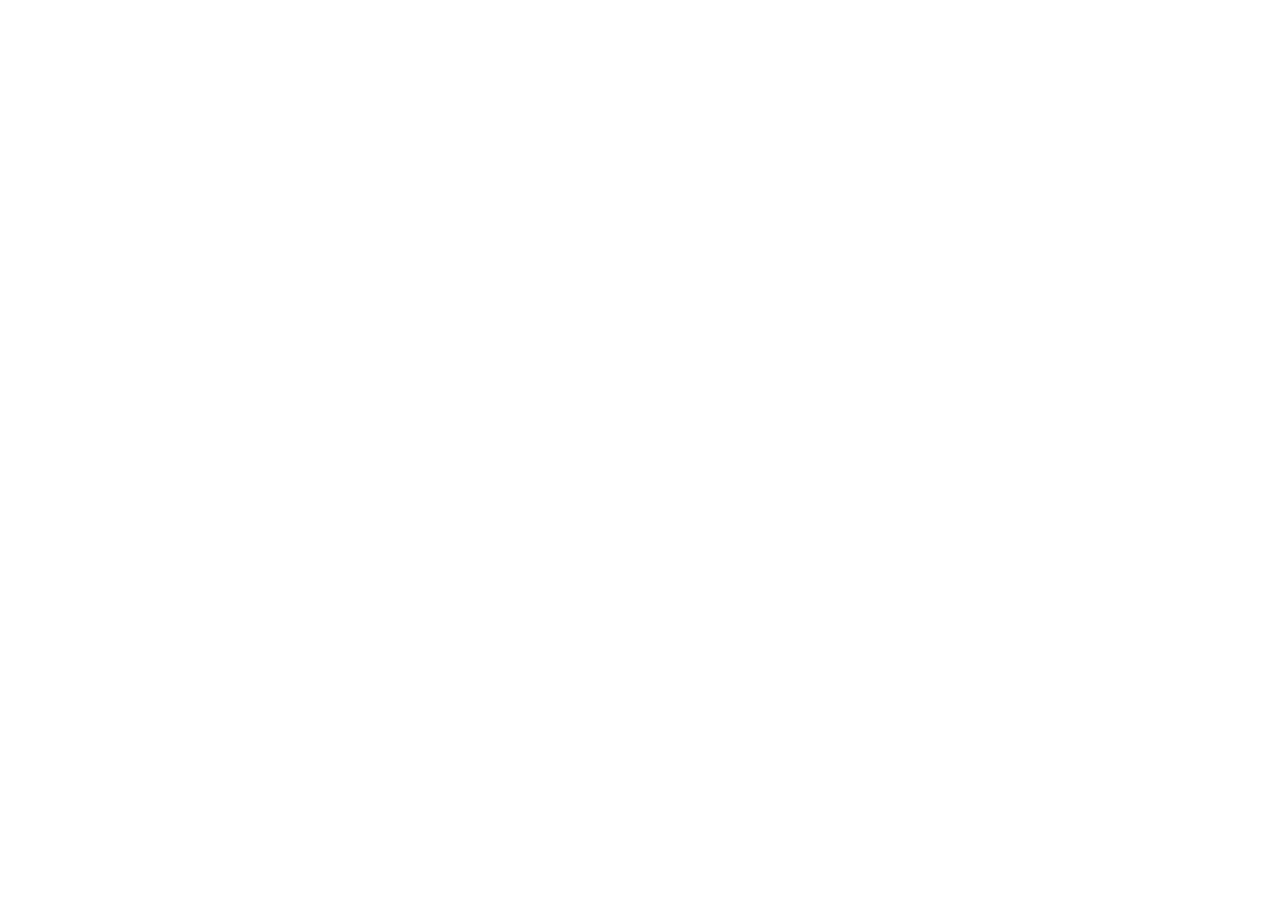
==== index.html @ e9e59e2f "deploy: ec5db11f64796774d4937c550fd02971827f7e23" ====
<!doctype html>
<html lang="en">
  <head>
    <meta charset="UTF-8" />
    <meta name="viewport" content="width=device-width, initial-scale=1.0" />
    <title>RAD Presence</title>
    <link rel="icon" type="image/webp" href="https://static.retroachievements.org/assets/images/favicon.webp" />
    <script type="module" crossorigin src="/assets/index-j9deN__u.js"></script>
    <link rel="stylesheet" crossorigin href="/assets/index-D8MvLRNJ.css">
  </head>
  <body>
    <div id="root"></div>
  </body>
</html>
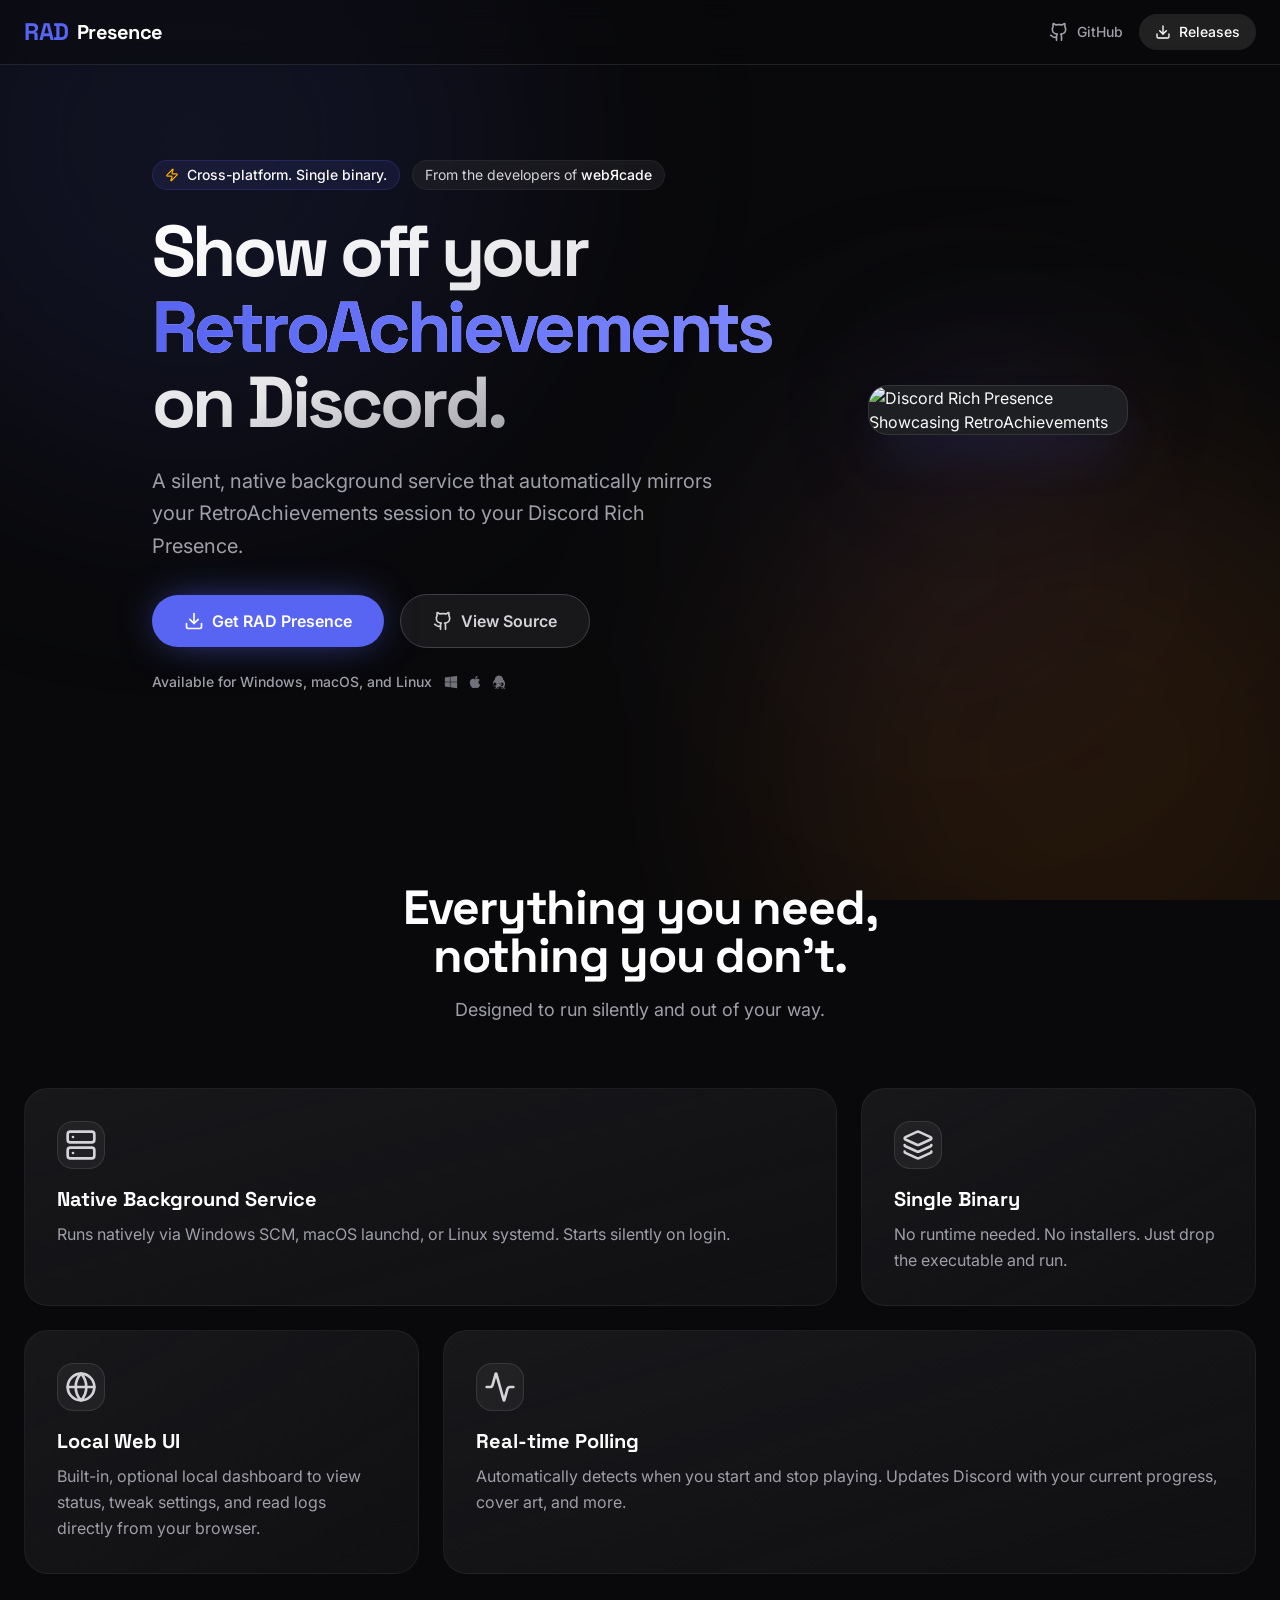
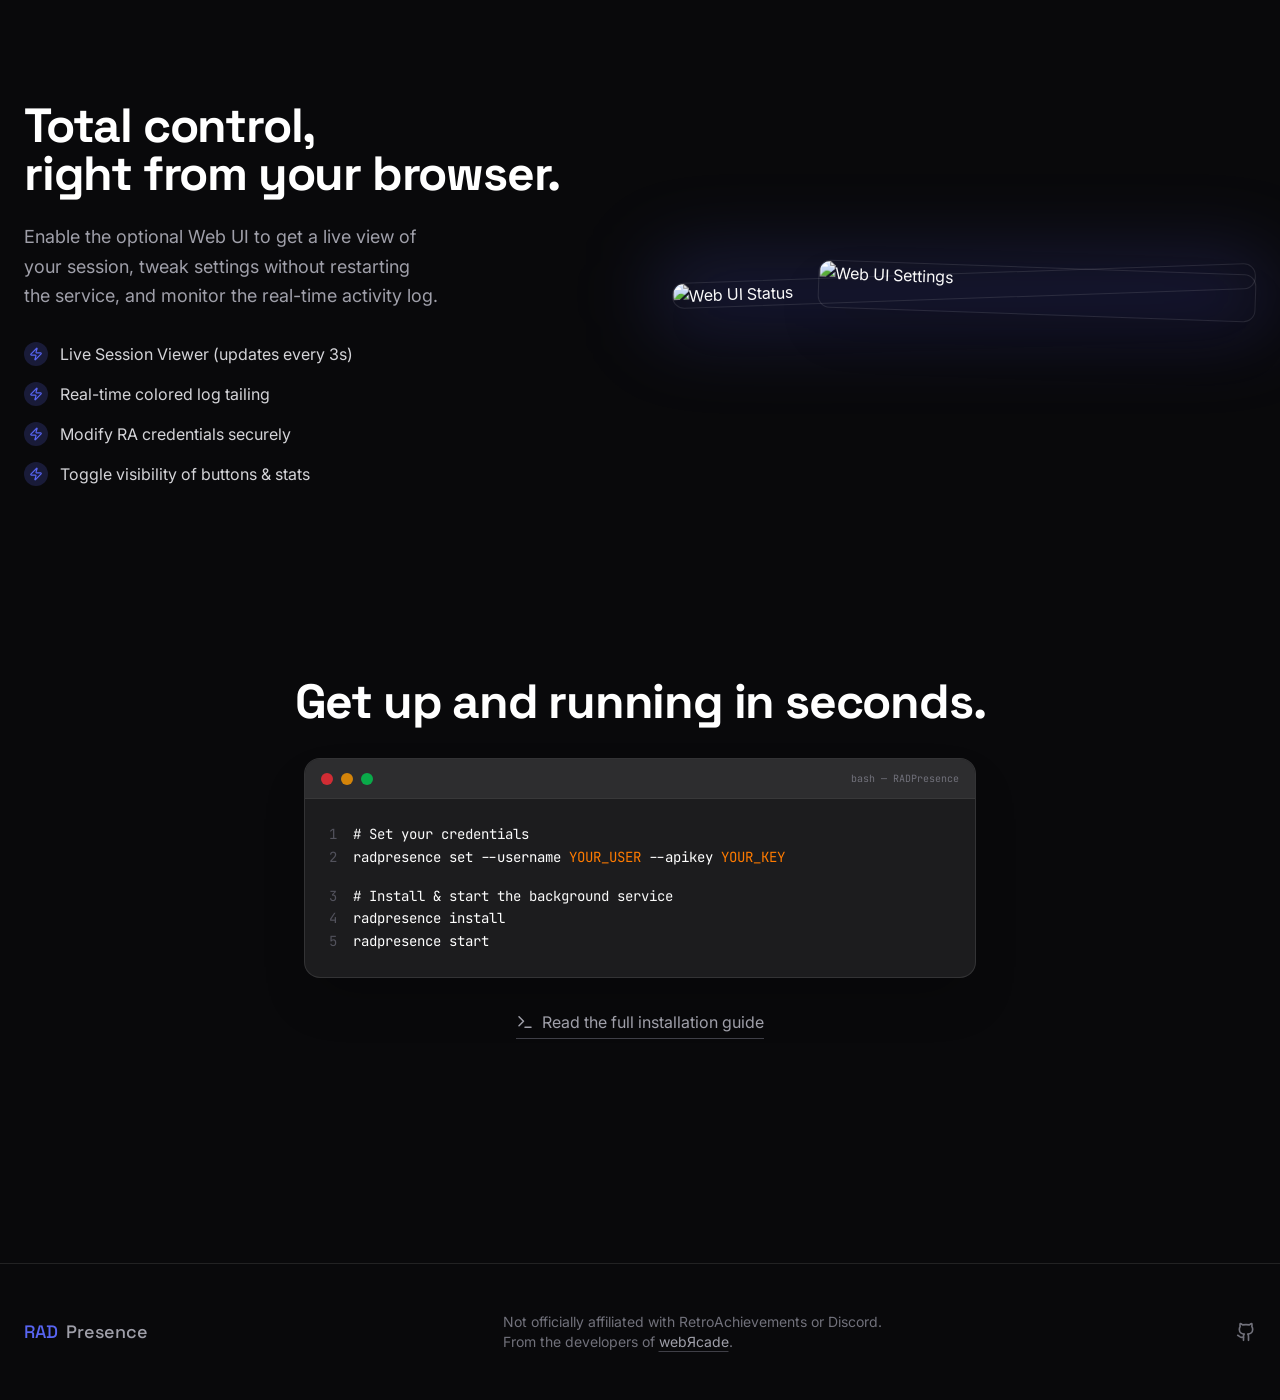
==== commit ddf240bc: "deploy: 3f52dcfae88016d4d821ca5684dbc200a4686751" ====
--- a/index.html
+++ b/index.html
@@ -5,8 +5,8 @@
     <meta name="viewport" content="width=device-width, initial-scale=1.0" />
     <title>RAD Presence</title>
     <link rel="icon" type="image/webp" href="https://static.retroachievements.org/assets/images/favicon.webp" />
-    <script type="module" crossorigin src="/assets/index-j9deN__u.js"></script>
-    <link rel="stylesheet" crossorigin href="/assets/index-D8MvLRNJ.css">
+    <script type="module" crossorigin src="/assets/index-DDcCPfO-.js"></script>
+    <link rel="stylesheet" crossorigin href="/assets/index-n3fa9LpN.css">
   </head>
   <body>
     <div id="root"></div>
--- a/assets/index-n3fa9LpN.css
+++ b/assets/index-n3fa9LpN.css
@@ -0,0 +1 @@
+@import"https://fonts.googleapis.com/css2?family=Inter:wght@400;500;600&family=Space+Grotesk:wght@400;600;700&family=JetBrains+Mono:wght@400;500&display=swap";/*! tailwindcss v4.3.0 | MIT License | https://tailwindcss.com */@layer properties{@supports (((-webkit-hyphens:none)) and (not (margin-trim:inline))) or ((-moz-orient:inline) and (not (color:rgb(from red r g b)))){*,:before,:after,::backdrop{--tw-translate-x:0;--tw-translate-y:0;--tw-translate-z:0;--tw-scale-x:1;--tw-scale-y:1;--tw-scale-z:1;--tw-rotate-x:initial;--tw-rotate-y:initial;--tw-rotate-z:initial;--tw-skew-x:initial;--tw-skew-y:initial;--tw-space-y-reverse:0;--tw-border-style:solid;--tw-gradient-position:initial;--tw-gradient-from:#0000;--tw-gradient-via:#0000;--tw-gradient-to:#0000;--tw-gradient-stops:initial;--tw-gradient-via-stops:initial;--tw-gradient-from-position:0%;--tw-gradient-via-position:50%;--tw-gradient-to-position:100%;--tw-leading:initial;--tw-font-weight:initial;--tw-tracking:initial;--tw-shadow:0 0 #0000;--tw-shadow-color:initial;--tw-shadow-alpha:100%;--tw-inset-shadow:0 0 #0000;--tw-inset-shadow-color:initial;--tw-inset-shadow-alpha:100%;--tw-ring-color:initial;--tw-ring-shadow:0 0 #0000;--tw-inset-ring-color:initial;--tw-inset-ring-shadow:0 0 #0000;--tw-ring-inset:initial;--tw-ring-offset-width:0px;--tw-ring-offset-color:#fff;--tw-ring-offset-shadow:0 0 #0000;--tw-blur:initial;--tw-brightness:initial;--tw-contrast:initial;--tw-grayscale:initial;--tw-hue-rotate:initial;--tw-invert:initial;--tw-opacity:initial;--tw-saturate:initial;--tw-sepia:initial;--tw-drop-shadow:initial;--tw-drop-shadow-color:initial;--tw-drop-shadow-alpha:100%;--tw-drop-shadow-size:initial;--tw-backdrop-blur:initial;--tw-backdrop-brightness:initial;--tw-backdrop-contrast:initial;--tw-backdrop-grayscale:initial;--tw-backdrop-hue-rotate:initial;--tw-backdrop-invert:initial;--tw-backdrop-opacity:initial;--tw-backdrop-saturate:initial;--tw-backdrop-sepia:initial;--tw-duration:initial;--tw-ease:initial}}}@layer theme{:root,:host{--font-sans:"Inter", ui-sans-serif, system-ui, sans-serif;--font-mono:"JetBrains Mono", ui-monospace, SFMono-Regular, monospace;--color-red-500:oklch(63.7% .237 25.331);--color-amber-500:oklch(76.9% .188 70.08);--color-green-500:oklch(72.3% .219 149.579);--color-indigo-400:oklch(67.3% .182 276.935);--color-indigo-500:oklch(58.5% .233 277.117);--color-zinc-50:oklch(98.5% 0 0);--color-zinc-200:oklch(92% .004 286.32);--color-zinc-300:oklch(87.1% .006 286.286);--color-zinc-400:oklch(70.5% .015 286.067);--color-zinc-500:oklch(55.2% .016 285.938);--color-zinc-600:oklch(44.2% .017 285.786);--color-zinc-700:oklch(37% .013 285.805);--color-zinc-800:oklch(27.4% .006 286.033);--color-zinc-900:oklch(21% .006 285.885);--color-zinc-950:oklch(14.1% .005 285.823);--color-white:#fff;--spacing:.25rem;--container-xl:36rem;--container-2xl:42rem;--container-4xl:56rem;--container-5xl:64rem;--container-7xl:80rem;--text-sm:.875rem;--text-sm--line-height:calc(1.25 / .875);--text-lg:1.125rem;--text-lg--line-height:calc(1.75 / 1.125);--text-xl:1.25rem;--text-xl--line-height:calc(1.75 / 1.25);--text-2xl:1.5rem;--text-2xl--line-height:calc(2 / 1.5);--text-3xl:1.875rem;--text-3xl--line-height: 1.2 ;--text-4xl:2.25rem;--text-4xl--line-height:calc(2.5 / 2.25);--text-5xl:3rem;--text-5xl--line-height:1;--text-6xl:3.75rem;--text-6xl--line-height:1;--text-7xl:4.5rem;--text-7xl--line-height:1;--font-weight-medium:500;--font-weight-semibold:600;--font-weight-bold:700;--tracking-tighter:-.05em;--tracking-tight:-.025em;--leading-relaxed:1.625;--radius-sm:.25rem;--radius-xl:.75rem;--radius-2xl:1rem;--radius-3xl:1.5rem;--ease-out:cubic-bezier(0, 0, .2, 1);--blur-md:12px;--blur-2xl:40px;--default-transition-duration:.15s;--default-transition-timing-function:cubic-bezier(.4, 0, .2, 1);--default-font-family:var(--font-sans);--default-mono-font-family:var(--font-mono);--font-display:"Space Grotesk", ui-sans-serif, system-ui, sans-serif;--color-blurple-500:#5865f2;--color-blurple-600:#4752c4;--color-retro-gold:#ffb000;--color-retro-orange:#ff7b00}}@layer base{*,:after,:before,::backdrop{box-sizing:border-box;border:0 solid;margin:0;padding:0}::file-selector-button{box-sizing:border-box;border:0 solid;margin:0;padding:0}html,:host{-webkit-text-size-adjust:100%;-moz-tab-size:4;tab-size:4;line-height:1.5;font-family:var(--default-font-family,ui-sans-serif, system-ui, sans-serif, "Apple Color Emoji", "Segoe UI Emoji", "Segoe UI Symbol", "Noto Color Emoji");font-feature-settings:var(--default-font-feature-settings,normal);font-variation-settings:var(--default-font-variation-settings,normal);-webkit-tap-highlight-color:transparent}hr{height:0;color:inherit;border-top-width:1px}abbr:where([title]){-webkit-text-decoration:underline dotted;text-decoration:underline dotted}h1,h2,h3,h4,h5,h6{font-size:inherit;font-weight:inherit}a{color:inherit;-webkit-text-decoration:inherit;text-decoration:inherit}b,strong{font-weight:bolder}code,kbd,samp,pre{font-family:var(--default-mono-font-family,ui-monospace, SFMono-Regular, Menlo, Monaco, Consolas, "Liberation Mono", "Courier New", monospace);font-feature-settings:var(--default-mono-font-feature-settings,normal);font-variation-settings:var(--default-mono-font-variation-settings,normal);font-size:1em}small{font-size:80%}sub,sup{vertical-align:baseline;font-size:75%;line-height:0;position:relative}sub{bottom:-.25em}sup{top:-.5em}table{text-indent:0;border-color:inherit;border-collapse:collapse}:-moz-focusring{outline:auto}progress{vertical-align:baseline}summary{display:list-item}ol,ul,menu{list-style:none}img,svg,video,canvas,audio,iframe,embed,object{vertical-align:middle;display:block}img,video{max-width:100%;height:auto}button,input,select,optgroup,textarea{font:inherit;font-feature-settings:inherit;font-variation-settings:inherit;letter-spacing:inherit;color:inherit;opacity:1;background-color:#0000;border-radius:0}::file-selector-button{font:inherit;font-feature-settings:inherit;font-variation-settings:inherit;letter-spacing:inherit;color:inherit;opacity:1;background-color:#0000;border-radius:0}:where(select:is([multiple],[size])) optgroup{font-weight:bolder}:where(select:is([multiple],[size])) optgroup option{padding-inline-start:20px}::file-selector-button{margin-inline-end:4px}::placeholder{opacity:1}@supports (not ((-webkit-appearance:-apple-pay-button))) or (contain-intrinsic-size:1px){::placeholder{color:currentColor}@supports (color:color-mix(in lab,red,red)){::placeholder{color:color-mix(in oklab,currentcolor 50%,transparent)}}}textarea{resize:vertical}::-webkit-search-decoration{-webkit-appearance:none}::-webkit-date-and-time-value{min-height:1lh;text-align:inherit}::-webkit-datetime-edit{display:inline-flex}::-webkit-datetime-edit-fields-wrapper{padding:0}::-webkit-datetime-edit{padding-block:0}::-webkit-datetime-edit-year-field{padding-block:0}::-webkit-datetime-edit-month-field{padding-block:0}::-webkit-datetime-edit-day-field{padding-block:0}::-webkit-datetime-edit-hour-field{padding-block:0}::-webkit-datetime-edit-minute-field{padding-block:0}::-webkit-datetime-edit-second-field{padding-block:0}::-webkit-datetime-edit-millisecond-field{padding-block:0}::-webkit-datetime-edit-meridiem-field{padding-block:0}::-webkit-calendar-picker-indicator{line-height:1}:-moz-ui-invalid{box-shadow:none}button,input:where([type=button],[type=reset],[type=submit]){-webkit-appearance:button;-moz-appearance:button;appearance:button}::file-selector-button{-webkit-appearance:button;-moz-appearance:button;appearance:button}::-webkit-inner-spin-button{height:auto}::-webkit-outer-spin-button{height:auto}[hidden]:where(:not([hidden=until-found])){display:none!important}body{background-color:var(--color-zinc-950);font-family:var(--font-sans);color:var(--color-zinc-50);-webkit-font-smoothing:antialiased;-moz-osx-font-smoothing:grayscale}body ::selection{background-color:#5865f24d}@supports (color:color-mix(in lab,red,red)){body ::selection{background-color:color-mix(in oklab,var(--color-blurple-500) 30%,transparent)}}body::selection{background-color:#5865f24d}@supports (color:color-mix(in lab,red,red)){body::selection{background-color:color-mix(in oklab,var(--color-blurple-500) 30%,transparent)}}}@layer components;@layer utilities{.pointer-events-none{pointer-events:none}.absolute{position:absolute}.fixed{position:fixed}.relative{position:relative}.-inset-4{inset:calc(var(--spacing) * -4)}.inset-0{inset:calc(var(--spacing) * 0)}.top-0{top:calc(var(--spacing) * 0)}.top-\[-20\%\]{top:-20%}.top-\[40\%\]{top:40%}.right-\[-10\%\]{right:-10%}.bottom-\[-20\%\]{bottom:-20%}.left-\[-10\%\]{left:-10%}.left-\[60\%\]{left:60%}.z-0{z-index:0}.z-10{z-index:10}.z-50{z-index:50}.mx-auto{margin-inline:auto}.-mt-12{margin-top:calc(var(--spacing) * -12)}.mt-4{margin-top:calc(var(--spacing) * 4)}.mt-6{margin-top:calc(var(--spacing) * 6)}.mt-8{margin-top:calc(var(--spacing) * 8)}.mb-2{margin-bottom:calc(var(--spacing) * 2)}.mb-4{margin-bottom:calc(var(--spacing) * 4)}.mb-6{margin-bottom:calc(var(--spacing) * 6)}.mb-8{margin-bottom:calc(var(--spacing) * 8)}.mb-16{margin-bottom:calc(var(--spacing) * 16)}.mb-32{margin-bottom:calc(var(--spacing) * 32)}.ml-auto{margin-left:auto}.block{display:block}.contents{display:contents}.flex{display:flex}.grid{display:grid}.hidden{display:none}.inline-flex{display:inline-flex}.h-3{height:calc(var(--spacing) * 3)}.h-4{height:calc(var(--spacing) * 4)}.h-6{height:calc(var(--spacing) * 6)}.h-12{height:calc(var(--spacing) * 12)}.h-16{height:calc(var(--spacing) * 16)}.h-\[30vw\]{height:30vw}.h-\[50vw\]{height:50vw}.h-auto{height:auto}.min-h-screen{min-height:100vh}.w-3{width:calc(var(--spacing) * 3)}.w-3\/4{width:75%}.w-4{width:calc(var(--spacing) * 4)}.w-6{width:calc(var(--spacing) * 6)}.w-12{width:calc(var(--spacing) * 12)}.w-\[30vw\]{width:30vw}.w-\[50vw\]{width:50vw}.w-full{width:100%}.max-w-2xl{max-width:var(--container-2xl)}.max-w-4xl{max-width:var(--container-4xl)}.max-w-5xl{max-width:var(--container-5xl)}.max-w-7xl{max-width:var(--container-7xl)}.max-w-\[260px\]{max-width:260px}.max-w-xl{max-width:var(--container-xl)}.shrink-0{flex-shrink:0}.translate-y-full{--tw-translate-y:100%;translate:var(--tw-translate-x) var(--tw-translate-y)}.scale-75{--tw-scale-x:75%;--tw-scale-y:75%;--tw-scale-z:75%;scale:var(--tw-scale-x) var(--tw-scale-y)}.-rotate-2{rotate:-2deg}.rotate-2{rotate:2deg}.-skew-y-2{--tw-skew-y:skewY( -2deg );transform:var(--tw-rotate-x,) var(--tw-rotate-y,) var(--tw-rotate-z,) var(--tw-skew-x,) var(--tw-skew-y,)}.skew-y-2{--tw-skew-y:skewY(2deg);transform:var(--tw-rotate-x,) var(--tw-rotate-y,) var(--tw-rotate-z,) var(--tw-skew-x,) var(--tw-skew-y,)}.transform-gpu{transform:translateZ(0) var(--tw-rotate-x,) var(--tw-rotate-y,) var(--tw-rotate-z,) var(--tw-skew-x,) var(--tw-skew-y,)}.grid-cols-1{grid-template-columns:repeat(1,minmax(0,1fr))}.flex-col{flex-direction:column}.items-center{align-items:center}.justify-between{justify-content:space-between}.justify-center{justify-content:center}.gap-2{gap:calc(var(--spacing) * 2)}.gap-2\.5{gap:calc(var(--spacing) * 2.5)}.gap-3{gap:calc(var(--spacing) * 3)}.gap-4{gap:calc(var(--spacing) * 4)}.gap-6{gap:calc(var(--spacing) * 6)}.gap-12{gap:calc(var(--spacing) * 12)}.gap-16{gap:calc(var(--spacing) * 16)}:where(.space-y-4>:not(:last-child)){--tw-space-y-reverse:0;margin-block-start:calc(calc(var(--spacing) * 4) * var(--tw-space-y-reverse));margin-block-end:calc(calc(var(--spacing) * 4) * calc(1 - var(--tw-space-y-reverse)))}.overflow-hidden{overflow:hidden}.overflow-x-auto{overflow-x:auto}.overflow-x-hidden{overflow-x:hidden}.rounded-2xl{border-radius:var(--radius-2xl)}.rounded-3xl{border-radius:var(--radius-3xl)}.rounded-\[20px\]{border-radius:20px}.rounded-full{border-radius:3.40282e38px}.rounded-sm{border-radius:var(--radius-sm)}.rounded-xl{border-radius:var(--radius-xl)}.border{border-style:var(--tw-border-style);border-width:1px}.border-t{border-top-style:var(--tw-border-style);border-top-width:1px}.border-b{border-bottom-style:var(--tw-border-style);border-bottom-width:1px}.border-blurple-500\/20{border-color:#5865f233}@supports (color:color-mix(in lab,red,red)){.border-blurple-500\/20{border-color:color-mix(in oklab,var(--color-blurple-500) 20%,transparent)}}.border-white\/5{border-color:#ffffff0d}@supports (color:color-mix(in lab,red,red)){.border-white\/5{border-color:color-mix(in oklab,var(--color-white) 5%,transparent)}}.border-white\/10{border-color:#ffffff1a}@supports (color:color-mix(in lab,red,red)){.border-white\/10{border-color:color-mix(in oklab,var(--color-white) 10%,transparent)}}.border-zinc-700{border-color:var(--color-zinc-700)}.bg-\[\#1C1C1E\]{background-color:#1c1c1e}.bg-\[\#1E1F22\]{background-color:#1e1f22}.bg-\[\#2D2D2F\]{background-color:#2d2d2f}.bg-amber-500\/80{background-color:#f99c00cc}@supports (color:color-mix(in lab,red,red)){.bg-amber-500\/80{background-color:color-mix(in oklab,var(--color-amber-500) 80%,transparent)}}.bg-blurple-500{background-color:var(--color-blurple-500)}.bg-blurple-500\/10{background-color:#5865f21a}@supports (color:color-mix(in lab,red,red)){.bg-blurple-500\/10{background-color:color-mix(in oklab,var(--color-blurple-500) 10%,transparent)}}.bg-blurple-500\/20{background-color:#5865f233}@supports (color:color-mix(in lab,red,red)){.bg-blurple-500\/20{background-color:color-mix(in oklab,var(--color-blurple-500) 20%,transparent)}}.bg-green-500\/80{background-color:#00c758cc}@supports (color:color-mix(in lab,red,red)){.bg-green-500\/80{background-color:color-mix(in oklab,var(--color-green-500) 80%,transparent)}}.bg-indigo-500\/10{background-color:#625fff1a}@supports (color:color-mix(in lab,red,red)){.bg-indigo-500\/10{background-color:color-mix(in oklab,var(--color-indigo-500) 10%,transparent)}}.bg-red-500\/80{background-color:#fb2c36cc}@supports (color:color-mix(in lab,red,red)){.bg-red-500\/80{background-color:color-mix(in oklab,var(--color-red-500) 80%,transparent)}}.bg-retro-orange\/20{background-color:#ff7b0033}@supports (color:color-mix(in lab,red,red)){.bg-retro-orange\/20{background-color:color-mix(in oklab,var(--color-retro-orange) 20%,transparent)}}.bg-white\/5{background-color:#ffffff0d}@supports (color:color-mix(in lab,red,red)){.bg-white\/5{background-color:color-mix(in oklab,var(--color-white) 5%,transparent)}}.bg-white\/10{background-color:#ffffff1a}@supports (color:color-mix(in lab,red,red)){.bg-white\/10{background-color:color-mix(in oklab,var(--color-white) 10%,transparent)}}.bg-white\/20{background-color:#fff3}@supports (color:color-mix(in lab,red,red)){.bg-white\/20{background-color:color-mix(in oklab,var(--color-white) 20%,transparent)}}.bg-zinc-800\/50{background-color:#27272a80}@supports (color:color-mix(in lab,red,red)){.bg-zinc-800\/50{background-color:color-mix(in oklab,var(--color-zinc-800) 50%,transparent)}}.bg-zinc-900{background-color:var(--color-zinc-900)}.bg-zinc-950{background-color:var(--color-zinc-950)}.bg-zinc-950\/50{background-color:#09090b80}@supports (color:color-mix(in lab,red,red)){.bg-zinc-950\/50{background-color:color-mix(in oklab,var(--color-zinc-950) 50%,transparent)}}.bg-gradient-to-br{--tw-gradient-position:to bottom right in oklab;background-image:linear-gradient(var(--tw-gradient-stops))}.bg-gradient-to-r{--tw-gradient-position:to right in oklab;background-image:linear-gradient(var(--tw-gradient-stops))}.from-blurple-500{--tw-gradient-from:var(--color-blurple-500);--tw-gradient-stops:var(--tw-gradient-via-stops,var(--tw-gradient-position), var(--tw-gradient-from) var(--tw-gradient-from-position), var(--tw-gradient-to) var(--tw-gradient-to-position))}.from-blurple-500\/20{--tw-gradient-from:#5865f233}@supports (color:color-mix(in lab,red,red)){.from-blurple-500\/20{--tw-gradient-from:color-mix(in oklab, var(--color-blurple-500) 20%, transparent)}}.from-blurple-500\/20{--tw-gradient-stops:var(--tw-gradient-via-stops,var(--tw-gradient-position), var(--tw-gradient-from) var(--tw-gradient-from-position), var(--tw-gradient-to) var(--tw-gradient-to-position))}.from-white{--tw-gradient-from:var(--color-white);--tw-gradient-stops:var(--tw-gradient-via-stops,var(--tw-gradient-position), var(--tw-gradient-from) var(--tw-gradient-from-position), var(--tw-gradient-to) var(--tw-gradient-to-position))}.from-zinc-900{--tw-gradient-from:var(--color-zinc-900);--tw-gradient-stops:var(--tw-gradient-via-stops,var(--tw-gradient-position), var(--tw-gradient-from) var(--tw-gradient-from-position), var(--tw-gradient-to) var(--tw-gradient-to-position))}.via-zinc-200{--tw-gradient-via:var(--color-zinc-200);--tw-gradient-via-stops:var(--tw-gradient-position), var(--tw-gradient-from) var(--tw-gradient-from-position), var(--tw-gradient-via) var(--tw-gradient-via-position), var(--tw-gradient-to) var(--tw-gradient-to-position);--tw-gradient-stops:var(--tw-gradient-via-stops)}.to-indigo-400{--tw-gradient-to:var(--color-indigo-400);--tw-gradient-stops:var(--tw-gradient-via-stops,var(--tw-gradient-position), var(--tw-gradient-from) var(--tw-gradient-from-position), var(--tw-gradient-to) var(--tw-gradient-to-position))}.to-indigo-500\/20{--tw-gradient-to:#625fff33}@supports (color:color-mix(in lab,red,red)){.to-indigo-500\/20{--tw-gradient-to:color-mix(in oklab, var(--color-indigo-500) 20%, transparent)}}.to-indigo-500\/20{--tw-gradient-stops:var(--tw-gradient-via-stops,var(--tw-gradient-position), var(--tw-gradient-from) var(--tw-gradient-from-position), var(--tw-gradient-to) var(--tw-gradient-to-position))}.to-zinc-500{--tw-gradient-to:var(--color-zinc-500);--tw-gradient-stops:var(--tw-gradient-via-stops,var(--tw-gradient-position), var(--tw-gradient-from) var(--tw-gradient-from-position), var(--tw-gradient-to) var(--tw-gradient-to-position))}.to-zinc-900\/50{--tw-gradient-to:#18181b80}@supports (color:color-mix(in lab,red,red)){.to-zinc-900\/50{--tw-gradient-to:color-mix(in oklab, var(--color-zinc-900) 50%, transparent)}}.to-zinc-900\/50{--tw-gradient-stops:var(--tw-gradient-via-stops,var(--tw-gradient-position), var(--tw-gradient-from) var(--tw-gradient-from-position), var(--tw-gradient-to) var(--tw-gradient-to-position))}.bg-clip-text{-webkit-background-clip:text;background-clip:text}.p-6{padding:calc(var(--spacing) * 6)}.p-8{padding:calc(var(--spacing) * 8)}.px-3{padding-inline:calc(var(--spacing) * 3)}.px-4{padding-inline:calc(var(--spacing) * 4)}.px-6{padding-inline:calc(var(--spacing) * 6)}.px-8{padding-inline:calc(var(--spacing) * 8)}.py-1{padding-block:calc(var(--spacing) * 1)}.py-2{padding-block:calc(var(--spacing) * 2)}.py-3{padding-block:calc(var(--spacing) * 3)}.py-3\.5{padding-block:calc(var(--spacing) * 3.5)}.py-12{padding-block:calc(var(--spacing) * 12)}.py-16{padding-block:calc(var(--spacing) * 16)}.py-32{padding-block:calc(var(--spacing) * 32)}.pt-6{padding-top:calc(var(--spacing) * 6)}.pt-8{padding-top:calc(var(--spacing) * 8)}.pt-32{padding-top:calc(var(--spacing) * 32)}.pb-1{padding-bottom:calc(var(--spacing) * 1)}.pb-24{padding-bottom:calc(var(--spacing) * 24)}.text-center{text-align:center}.text-left{text-align:left}.font-display{font-family:var(--font-display)}.font-mono{font-family:var(--font-mono)}.text-2xl{font-size:var(--text-2xl);line-height:var(--tw-leading,var(--text-2xl--line-height))}.text-3xl{font-size:var(--text-3xl);line-height:var(--tw-leading,var(--text-3xl--line-height))}.text-4xl{font-size:var(--text-4xl);line-height:var(--tw-leading,var(--text-4xl--line-height))}.text-lg{font-size:var(--text-lg);line-height:var(--tw-leading,var(--text-lg--line-height))}.text-sm{font-size:var(--text-sm);line-height:var(--tw-leading,var(--text-sm--line-height))}.text-xl{font-size:var(--text-xl);line-height:var(--tw-leading,var(--text-xl--line-height))}.text-\[10px\]{font-size:10px}.leading-\[1\.05\]{--tw-leading:1.05;line-height:1.05}.leading-relaxed{--tw-leading:var(--leading-relaxed);line-height:var(--leading-relaxed)}.font-bold{--tw-font-weight:var(--font-weight-bold);font-weight:var(--font-weight-bold)}.font-medium{--tw-font-weight:var(--font-weight-medium);font-weight:var(--font-weight-medium)}.font-semibold{--tw-font-weight:var(--font-weight-semibold);font-weight:var(--font-weight-semibold)}.tracking-tight{--tw-tracking:var(--tracking-tight);letter-spacing:var(--tracking-tight)}.tracking-tighter{--tw-tracking:var(--tracking-tighter);letter-spacing:var(--tracking-tighter)}.text-balance{text-wrap:balance}.text-blurple-500{color:var(--color-blurple-500)}.text-retro-gold{color:var(--color-retro-gold)}.text-retro-orange{color:var(--color-retro-orange)}.text-transparent{color:#0000}.text-white{color:var(--color-white)}.text-zinc-300{color:var(--color-zinc-300)}.text-zinc-400{color:var(--color-zinc-400)}.text-zinc-500{color:var(--color-zinc-500)}.text-zinc-600{color:var(--color-zinc-600)}.underline{text-decoration-line:underline}.decoration-zinc-700{-webkit-text-decoration-color:var(--color-zinc-700);text-decoration-color:var(--color-zinc-700)}.underline-offset-4{text-underline-offset:4px}.opacity-40{opacity:.4}.opacity-50{opacity:.5}.mix-blend-screen{mix-blend-mode:screen}.shadow-2xl{--tw-shadow:0 25px 50px -12px var(--tw-shadow-color,#00000040);box-shadow:var(--tw-inset-shadow),var(--tw-inset-ring-shadow),var(--tw-ring-offset-shadow),var(--tw-ring-shadow),var(--tw-shadow)}.shadow-\[0_0_40px_-10px_rgba\(88\,101\,242\,0\.8\)\]{--tw-shadow:0 0 40px -10px var(--tw-shadow-color,#5865f2cc);box-shadow:var(--tw-inset-shadow),var(--tw-inset-ring-shadow),var(--tw-ring-offset-shadow),var(--tw-ring-shadow),var(--tw-shadow)}.shadow-blurple-500\/20{--tw-shadow-color:#5865f233}@supports (color:color-mix(in lab,red,red)){.shadow-blurple-500\/20{--tw-shadow-color:color-mix(in oklab, color-mix(in oklab, var(--color-blurple-500) 20%, transparent) var(--tw-shadow-alpha), transparent)}}.blur-2xl{--tw-blur:blur(var(--blur-2xl));filter:var(--tw-blur,) var(--tw-brightness,) var(--tw-contrast,) var(--tw-grayscale,) var(--tw-hue-rotate,) var(--tw-invert,) var(--tw-saturate,) var(--tw-sepia,) var(--tw-drop-shadow,)}.blur-\[100px\]{--tw-blur:blur(100px);filter:var(--tw-blur,) var(--tw-brightness,) var(--tw-contrast,) var(--tw-grayscale,) var(--tw-hue-rotate,) var(--tw-invert,) var(--tw-saturate,) var(--tw-sepia,) var(--tw-drop-shadow,)}.blur-\[120px\]{--tw-blur:blur(120px);filter:var(--tw-blur,) var(--tw-brightness,) var(--tw-contrast,) var(--tw-grayscale,) var(--tw-hue-rotate,) var(--tw-invert,) var(--tw-saturate,) var(--tw-sepia,) var(--tw-drop-shadow,)}.backdrop-blur-md{--tw-backdrop-blur:blur(var(--blur-md));-webkit-backdrop-filter:var(--tw-backdrop-blur,) var(--tw-backdrop-brightness,) var(--tw-backdrop-contrast,) var(--tw-backdrop-grayscale,) var(--tw-backdrop-hue-rotate,) var(--tw-backdrop-invert,) var(--tw-backdrop-opacity,) var(--tw-backdrop-saturate,) var(--tw-backdrop-sepia,);backdrop-filter:var(--tw-backdrop-blur,) var(--tw-backdrop-brightness,) var(--tw-backdrop-contrast,) var(--tw-backdrop-grayscale,) var(--tw-backdrop-hue-rotate,) var(--tw-backdrop-invert,) var(--tw-backdrop-opacity,) var(--tw-backdrop-saturate,) var(--tw-backdrop-sepia,)}.transition{transition-property:color,background-color,border-color,outline-color,text-decoration-color,fill,stroke,--tw-gradient-from,--tw-gradient-via,--tw-gradient-to,opacity,box-shadow,transform,translate,scale,rotate,filter,-webkit-backdrop-filter,backdrop-filter,display,content-visibility,overlay,pointer-events;transition-timing-function:var(--tw-ease,var(--default-transition-timing-function));transition-duration:var(--tw-duration,var(--default-transition-duration))}.transition-all{transition-property:all;transition-timing-function:var(--tw-ease,var(--default-transition-timing-function));transition-duration:var(--tw-duration,var(--default-transition-duration))}.transition-colors{transition-property:color,background-color,border-color,outline-color,text-decoration-color,fill,stroke,--tw-gradient-from,--tw-gradient-via,--tw-gradient-to;transition-timing-function:var(--tw-ease,var(--default-transition-timing-function));transition-duration:var(--tw-duration,var(--default-transition-duration))}.transition-transform{transition-property:transform,translate,scale,rotate;transition-timing-function:var(--tw-ease,var(--default-transition-timing-function));transition-duration:var(--tw-duration,var(--default-transition-duration))}.duration-300{--tw-duration:.3s;transition-duration:.3s}.duration-500{--tw-duration:.5s;transition-duration:.5s}.ease-out{--tw-ease:var(--ease-out);transition-timing-function:var(--ease-out)}.select-none{-webkit-user-select:none;user-select:none}@media(hover:hover){.group-hover\:translate-y-0:is(:where(.group):hover *){--tw-translate-y:calc(var(--spacing) * 0);translate:var(--tw-translate-x) var(--tw-translate-y)}.group-hover\:scale-110:is(:where(.group):hover *){--tw-scale-x:110%;--tw-scale-y:110%;--tw-scale-z:110%;scale:var(--tw-scale-x) var(--tw-scale-y)}.hover\:scale-\[1\.02\]:hover{scale:1.02}.hover\:rotate-0:hover{rotate:0deg}.hover\:skew-y-0:hover{--tw-skew-y:skewY(0deg);transform:var(--tw-rotate-x,) var(--tw-rotate-y,) var(--tw-rotate-z,) var(--tw-skew-x,) var(--tw-skew-y,)}.hover\:border-white\/10:hover{border-color:#ffffff1a}@supports (color:color-mix(in lab,red,red)){.hover\:border-white\/10:hover{border-color:color-mix(in oklab,var(--color-white) 10%,transparent)}}.hover\:border-zinc-400:hover{border-color:var(--color-zinc-400)}.hover\:border-zinc-500:hover{border-color:var(--color-zinc-500)}.hover\:bg-blurple-600:hover{background-color:var(--color-blurple-600)}.hover\:bg-white\/20:hover{background-color:#fff3}@supports (color:color-mix(in lab,red,red)){.hover\:bg-white\/20:hover{background-color:color-mix(in oklab,var(--color-white) 20%,transparent)}}.hover\:bg-zinc-800:hover{background-color:var(--color-zinc-800)}.hover\:text-white:hover{color:var(--color-white)}}@media(min-width:40rem){.sm\:inline{display:inline}.sm\:w-auto{width:auto}.sm\:flex-row{flex-direction:row}.sm\:text-5xl{font-size:var(--text-5xl);line-height:var(--tw-leading,var(--text-5xl--line-height))}}@media(min-width:48rem){.md\:grid-cols-2{grid-template-columns:repeat(2,minmax(0,1fr))}.md\:flex-row{flex-direction:row}.md\:text-left{text-align:left}.md\:text-5xl{font-size:var(--text-5xl);line-height:var(--tw-leading,var(--text-5xl--line-height))}.md\:text-6xl{font-size:var(--text-6xl);line-height:var(--tw-leading,var(--text-6xl--line-height))}.md\:text-xl{font-size:var(--text-xl);line-height:var(--tw-leading,var(--text-xl--line-height))}}@media(min-width:64rem){.lg\:col-span-2{grid-column:span 2/span 2}.lg\:mx-0{margin-inline:calc(var(--spacing) * 0)}.lg\:block{display:block}.lg\:w-auto{width:auto}.lg\:grid-cols-2{grid-template-columns:repeat(2,minmax(0,1fr))}.lg\:grid-cols-3{grid-template-columns:repeat(3,minmax(0,1fr))}.lg\:flex-row{flex-direction:row}.lg\:items-start{align-items:flex-start}.lg\:justify-start{justify-content:flex-start}.lg\:gap-8{gap:calc(var(--spacing) * 8)}.lg\:pt-0{padding-top:calc(var(--spacing) * 0)}.lg\:text-left{text-align:left}.lg\:text-7xl{font-size:var(--text-7xl);line-height:var(--tw-leading,var(--text-7xl--line-height))}}}@property --tw-translate-x{syntax:"*";inherits:false;initial-value:0}@property --tw-translate-y{syntax:"*";inherits:false;initial-value:0}@property --tw-translate-z{syntax:"*";inherits:false;initial-value:0}@property --tw-scale-x{syntax:"*";inherits:false;initial-value:1}@property --tw-scale-y{syntax:"*";inherits:false;initial-value:1}@property --tw-scale-z{syntax:"*";inherits:false;initial-value:1}@property --tw-rotate-x{syntax:"*";inherits:false}@property --tw-rotate-y{syntax:"*";inherits:false}@property --tw-rotate-z{syntax:"*";inherits:false}@property --tw-skew-x{syntax:"*";inherits:false}@property --tw-skew-y{syntax:"*";inherits:false}@property --tw-space-y-reverse{syntax:"*";inherits:false;initial-value:0}@property --tw-border-style{syntax:"*";inherits:false;initial-value:solid}@property --tw-gradient-position{syntax:"*";inherits:false}@property --tw-gradient-from{syntax:"<color>";inherits:false;initial-value:#0000}@property --tw-gradient-via{syntax:"<color>";inherits:false;initial-value:#0000}@property --tw-gradient-to{syntax:"<color>";inherits:false;initial-value:#0000}@property --tw-gradient-stops{syntax:"*";inherits:false}@property --tw-gradient-via-stops{syntax:"*";inherits:false}@property --tw-gradient-from-position{syntax:"<length-percentage>";inherits:false;initial-value:0%}@property --tw-gradient-via-position{syntax:"<length-percentage>";inherits:false;initial-value:50%}@property --tw-gradient-to-position{syntax:"<length-percentage>";inherits:false;initial-value:100%}@property --tw-leading{syntax:"*";inherits:false}@property --tw-font-weight{syntax:"*";inherits:false}@property --tw-tracking{syntax:"*";inherits:false}@property --tw-shadow{syntax:"*";inherits:false;initial-value:0 0 #0000}@property --tw-shadow-color{syntax:"*";inherits:false}@property --tw-shadow-alpha{syntax:"<percentage>";inherits:false;initial-value:100%}@property --tw-inset-shadow{syntax:"*";inherits:false;initial-value:0 0 #0000}@property --tw-inset-shadow-color{syntax:"*";inherits:false}@property --tw-inset-shadow-alpha{syntax:"<percentage>";inherits:false;initial-value:100%}@property --tw-ring-color{syntax:"*";inherits:false}@property --tw-ring-shadow{syntax:"*";inherits:false;initial-value:0 0 #0000}@property --tw-inset-ring-color{syntax:"*";inherits:false}@property --tw-inset-ring-shadow{syntax:"*";inherits:false;initial-value:0 0 #0000}@property --tw-ring-inset{syntax:"*";inherits:false}@property --tw-ring-offset-width{syntax:"<length>";inherits:false;initial-value:0}@property --tw-ring-offset-color{syntax:"*";inherits:false;initial-value:#fff}@property --tw-ring-offset-shadow{syntax:"*";inherits:false;initial-value:0 0 #0000}@property --tw-blur{syntax:"*";inherits:false}@property --tw-brightness{syntax:"*";inherits:false}@property --tw-contrast{syntax:"*";inherits:false}@property --tw-grayscale{syntax:"*";inherits:false}@property --tw-hue-rotate{syntax:"*";inherits:false}@property --tw-invert{syntax:"*";inherits:false}@property --tw-opacity{syntax:"*";inherits:false}@property --tw-saturate{syntax:"*";inherits:false}@property --tw-sepia{syntax:"*";inherits:false}@property --tw-drop-shadow{syntax:"*";inherits:false}@property --tw-drop-shadow-color{syntax:"*";inherits:false}@property --tw-drop-shadow-alpha{syntax:"<percentage>";inherits:false;initial-value:100%}@property --tw-drop-shadow-size{syntax:"*";inherits:false}@property --tw-backdrop-blur{syntax:"*";inherits:false}@property --tw-backdrop-brightness{syntax:"*";inherits:false}@property --tw-backdrop-contrast{syntax:"*";inherits:false}@property --tw-backdrop-grayscale{syntax:"*";inherits:false}@property --tw-backdrop-hue-rotate{syntax:"*";inherits:false}@property --tw-backdrop-invert{syntax:"*";inherits:false}@property --tw-backdrop-opacity{syntax:"*";inherits:false}@property --tw-backdrop-saturate{syntax:"*";inherits:false}@property --tw-backdrop-sepia{syntax:"*";inherits:false}@property --tw-duration{syntax:"*";inherits:false}@property --tw-ease{syntax:"*";inherits:false}
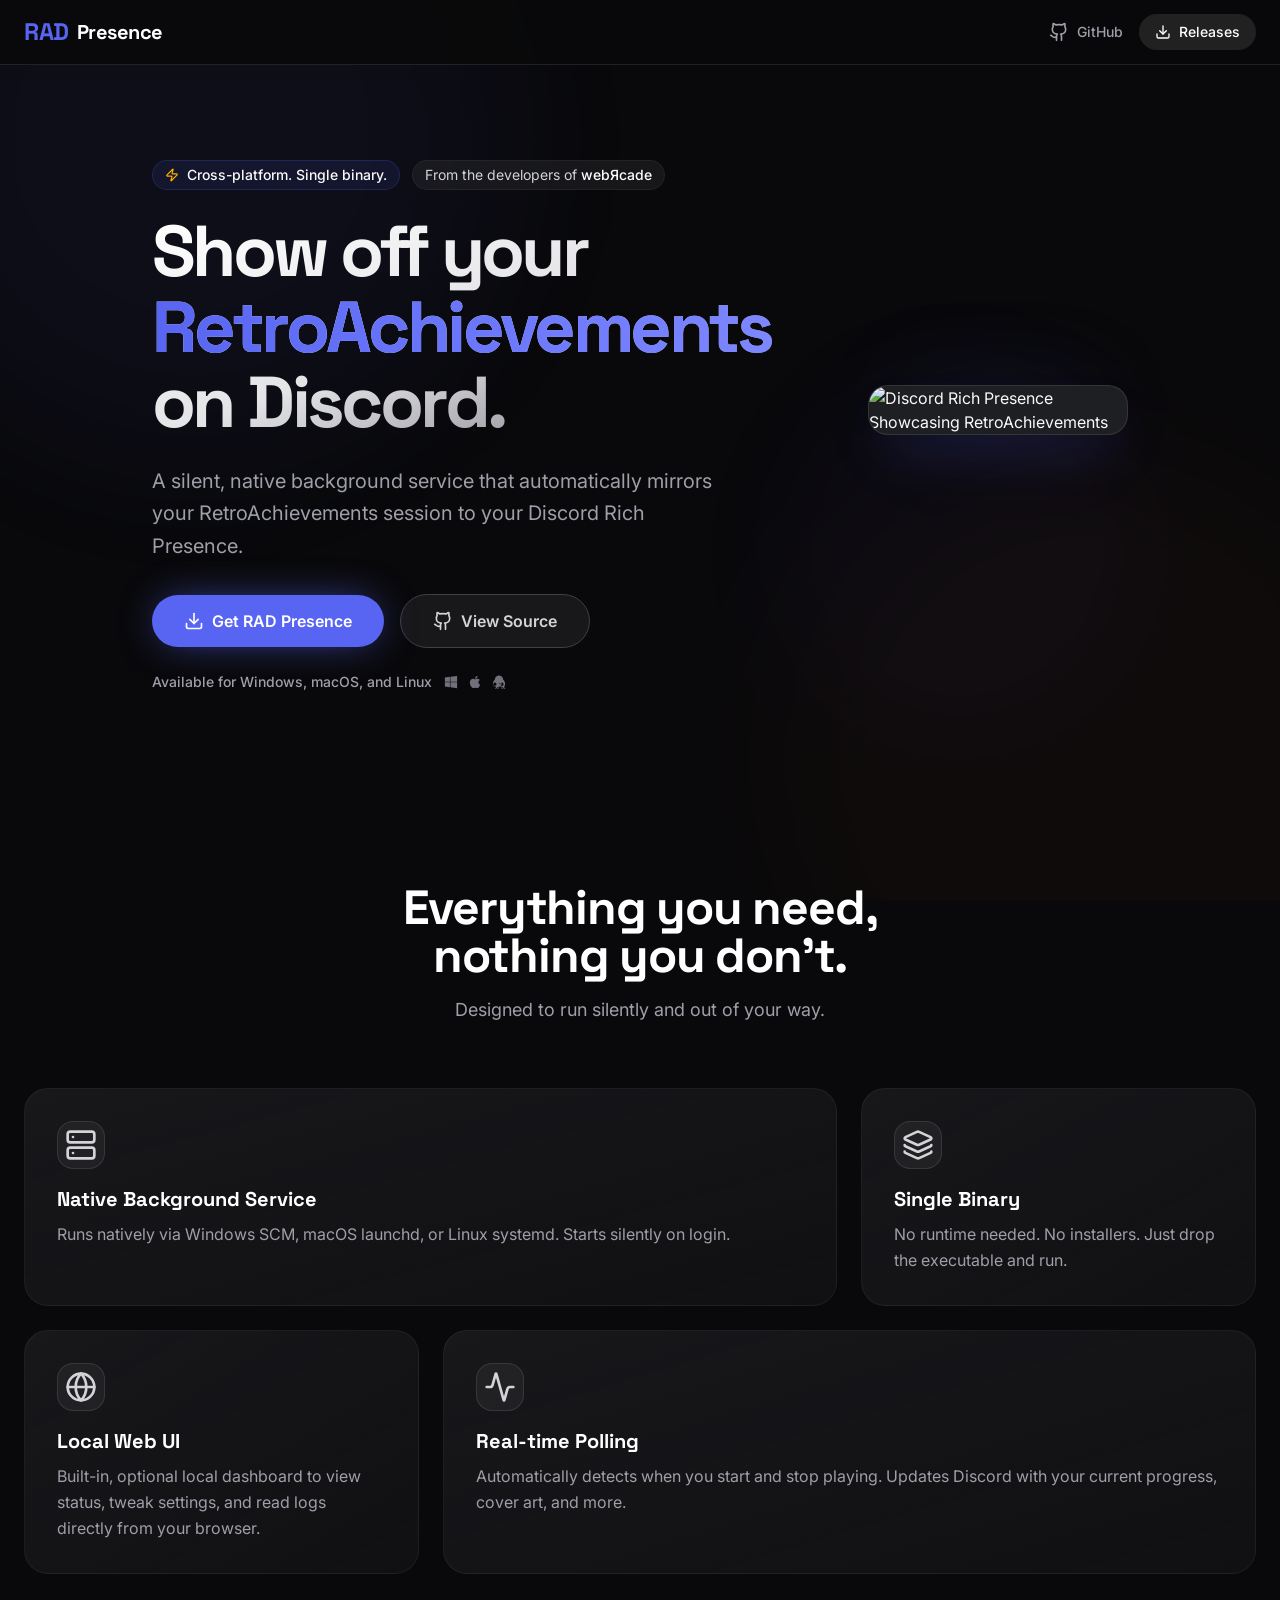
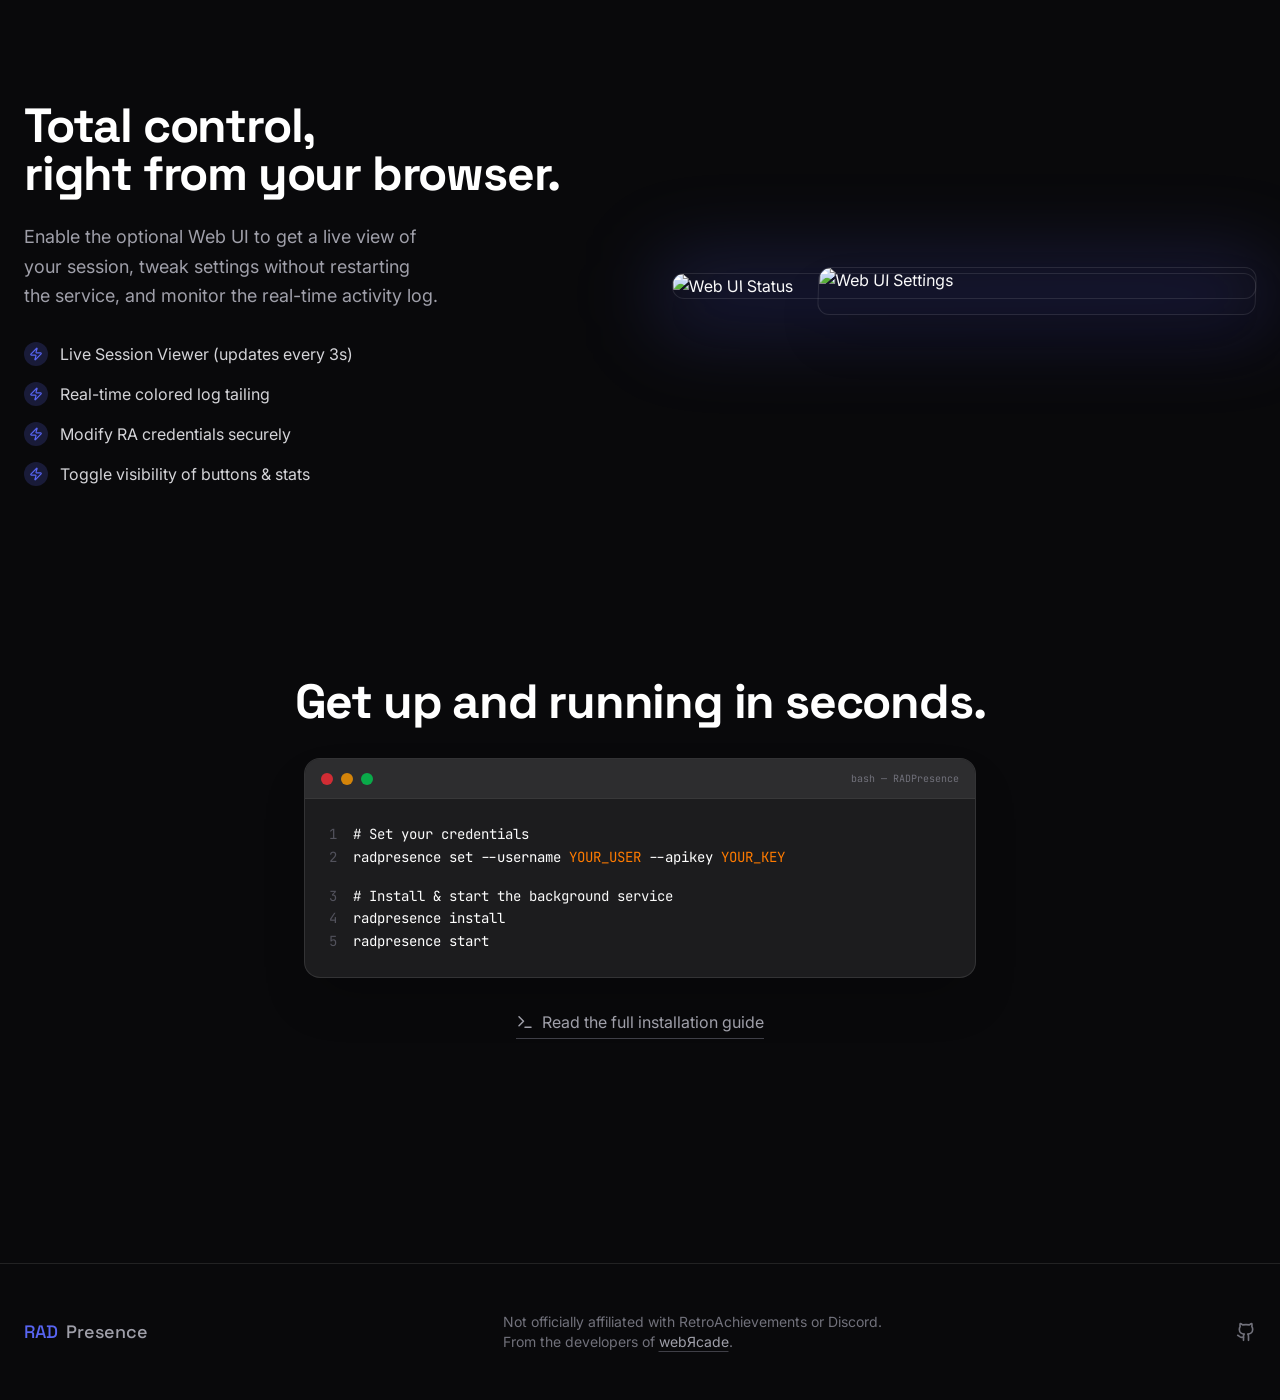
==== commit 1a129993: "deploy: 924c44658c0f8307f26edd582c48892f9fa82cb9" ====
--- a/index.html
+++ b/index.html
@@ -4,9 +4,24 @@
     <meta charset="UTF-8" />
     <meta name="viewport" content="width=device-width, initial-scale=1.0" />
     <title>RAD Presence</title>
+    <meta name="description" content="A silent, native background service that automatically mirrors your RetroAchievements session to your Discord Rich Presence. Cross-platform, single binary, zero dependencies." />
+    <!-- Open Graph -->
+    <meta property="og:title" content="RAD Presence - RetroAchievements on Discord" />
+    <meta property="og:description" content="A silent, native background service that automatically mirrors your RetroAchievements session to your Discord Rich Presence." />
+    <meta property="og:type" content="website" />
+    <meta property="og:image" content="https://www.radpresence.com/screenshot.png" />
+    <!-- Twitter -->
+    <meta name="twitter:card" content="summary_large_image" />
+    <meta name="twitter:title" content="RAD Presence - RetroAchievements on Discord" />
+    <meta name="twitter:description" content="A silent, native background service that automatically mirrors your RetroAchievements session to your Discord Rich Presence." />
+    <meta name="twitter:image" content="https://www.radpresence.com/screenshot.png" />
     <link rel="icon" type="image/webp" href="https://static.retroachievements.org/assets/images/favicon.webp" />
-    <script type="module" crossorigin src="/assets/index-DDcCPfO-.js"></script>
-    <link rel="stylesheet" crossorigin href="/assets/index-n3fa9LpN.css">
+    <!-- Google Fonts -->
+    <link rel="preconnect" href="https://fonts.googleapis.com" />
+    <link rel="preconnect" href="https://fonts.gstatic.com" crossorigin />
+    <link rel="stylesheet" href="https://fonts.googleapis.com/css2?family=Inter:wght@400;500;600&family=Space+Grotesk:wght@400;600;700&family=JetBrains+Mono:wght@400;500&display=swap" />
+    <script type="module" crossorigin src="/assets/index-WUPNIXJE.js"></script>
+    <link rel="stylesheet" crossorigin href="/assets/index-CbgGwFUU.css">
   </head>
   <body>
     <div id="root"></div>
--- a/assets/index-CbgGwFUU.css
+++ b/assets/index-CbgGwFUU.css
@@ -0,0 +1 @@
+/*! tailwindcss v4.3.0 | MIT License | https://tailwindcss.com */@layer properties{@supports (((-webkit-hyphens:none)) and (not (margin-trim:inline))) or ((-moz-orient:inline) and (not (color:rgb(from red r g b)))){*,:before,:after,::backdrop{--tw-translate-x:0;--tw-translate-y:0;--tw-translate-z:0;--tw-scale-x:1;--tw-scale-y:1;--tw-scale-z:1;--tw-rotate-x:initial;--tw-rotate-y:initial;--tw-rotate-z:initial;--tw-skew-x:initial;--tw-skew-y:initial;--tw-space-y-reverse:0;--tw-border-style:solid;--tw-gradient-position:initial;--tw-gradient-from:#0000;--tw-gradient-via:#0000;--tw-gradient-to:#0000;--tw-gradient-stops:initial;--tw-gradient-via-stops:initial;--tw-gradient-from-position:0%;--tw-gradient-via-position:50%;--tw-gradient-to-position:100%;--tw-leading:initial;--tw-font-weight:initial;--tw-tracking:initial;--tw-shadow:0 0 #0000;--tw-shadow-color:initial;--tw-shadow-alpha:100%;--tw-inset-shadow:0 0 #0000;--tw-inset-shadow-color:initial;--tw-inset-shadow-alpha:100%;--tw-ring-color:initial;--tw-ring-shadow:0 0 #0000;--tw-inset-ring-color:initial;--tw-inset-ring-shadow:0 0 #0000;--tw-ring-inset:initial;--tw-ring-offset-width:0px;--tw-ring-offset-color:#fff;--tw-ring-offset-shadow:0 0 #0000;--tw-blur:initial;--tw-brightness:initial;--tw-contrast:initial;--tw-grayscale:initial;--tw-hue-rotate:initial;--tw-invert:initial;--tw-opacity:initial;--tw-saturate:initial;--tw-sepia:initial;--tw-drop-shadow:initial;--tw-drop-shadow-color:initial;--tw-drop-shadow-alpha:100%;--tw-drop-shadow-size:initial;--tw-duration:initial;--tw-ease:initial}}}@layer theme{:root,:host{--font-sans:"Inter", ui-sans-serif, system-ui, sans-serif;--font-mono:"JetBrains Mono", ui-monospace, SFMono-Regular, monospace;--color-red-500:oklch(63.7% .237 25.331);--color-amber-500:oklch(76.9% .188 70.08);--color-green-500:oklch(72.3% .219 149.579);--color-indigo-400:oklch(67.3% .182 276.935);--color-indigo-500:oklch(58.5% .233 277.117);--color-zinc-50:oklch(98.5% 0 0);--color-zinc-200:oklch(92% .004 286.32);--color-zinc-300:oklch(87.1% .006 286.286);--color-zinc-400:oklch(70.5% .015 286.067);--color-zinc-500:oklch(55.2% .016 285.938);--color-zinc-600:oklch(44.2% .017 285.786);--color-zinc-700:oklch(37% .013 285.805);--color-zinc-800:oklch(27.4% .006 286.033);--color-zinc-900:oklch(21% .006 285.885);--color-zinc-950:oklch(14.1% .005 285.823);--color-white:#fff;--spacing:.25rem;--container-xl:36rem;--container-2xl:42rem;--container-4xl:56rem;--container-5xl:64rem;--container-7xl:80rem;--text-sm:.875rem;--text-sm--line-height:calc(1.25 / .875);--text-lg:1.125rem;--text-lg--line-height:calc(1.75 / 1.125);--text-xl:1.25rem;--text-xl--line-height:calc(1.75 / 1.25);--text-2xl:1.5rem;--text-2xl--line-height:calc(2 / 1.5);--text-3xl:1.875rem;--text-3xl--line-height: 1.2 ;--text-4xl:2.25rem;--text-4xl--line-height:calc(2.5 / 2.25);--text-5xl:3rem;--text-5xl--line-height:1;--text-6xl:3.75rem;--text-6xl--line-height:1;--text-7xl:4.5rem;--text-7xl--line-height:1;--font-weight-medium:500;--font-weight-semibold:600;--font-weight-bold:700;--tracking-tighter:-.05em;--tracking-tight:-.025em;--leading-relaxed:1.625;--radius-sm:.25rem;--radius-xl:.75rem;--radius-2xl:1rem;--radius-3xl:1.5rem;--ease-out:cubic-bezier(0, 0, .2, 1);--blur-2xl:40px;--default-transition-duration:.15s;--default-transition-timing-function:cubic-bezier(.4, 0, .2, 1);--default-font-family:var(--font-sans);--default-mono-font-family:var(--font-mono);--font-display:"Space Grotesk", ui-sans-serif, system-ui, sans-serif;--color-blurple-500:#5865f2;--color-blurple-600:#4752c4;--color-retro-gold:#ffb000;--color-retro-orange:#ff7b00}}@layer base{*,:after,:before,::backdrop{box-sizing:border-box;border:0 solid;margin:0;padding:0}::file-selector-button{box-sizing:border-box;border:0 solid;margin:0;padding:0}html,:host{-webkit-text-size-adjust:100%;-moz-tab-size:4;tab-size:4;line-height:1.5;font-family:var(--default-font-family,ui-sans-serif, system-ui, sans-serif, "Apple Color Emoji", "Segoe UI Emoji", "Segoe UI Symbol", "Noto Color Emoji");font-feature-settings:var(--default-font-feature-settings,normal);font-variation-settings:var(--default-font-variation-settings,normal);-webkit-tap-highlight-color:transparent}hr{height:0;color:inherit;border-top-width:1px}abbr:where([title]){-webkit-text-decoration:underline dotted;text-decoration:underline dotted}h1,h2,h3,h4,h5,h6{font-size:inherit;font-weight:inherit}a{color:inherit;-webkit-text-decoration:inherit;text-decoration:inherit}b,strong{font-weight:bolder}code,kbd,samp,pre{font-family:var(--default-mono-font-family,ui-monospace, SFMono-Regular, Menlo, Monaco, Consolas, "Liberation Mono", "Courier New", monospace);font-feature-settings:var(--default-mono-font-feature-settings,normal);font-variation-settings:var(--default-mono-font-variation-settings,normal);font-size:1em}small{font-size:80%}sub,sup{vertical-align:baseline;font-size:75%;line-height:0;position:relative}sub{bottom:-.25em}sup{top:-.5em}table{text-indent:0;border-color:inherit;border-collapse:collapse}:-moz-focusring{outline:auto}progress{vertical-align:baseline}summary{display:list-item}ol,ul,menu{list-style:none}img,svg,video,canvas,audio,iframe,embed,object{vertical-align:middle;display:block}img,video{max-width:100%;height:auto}button,input,select,optgroup,textarea{font:inherit;font-feature-settings:inherit;font-variation-settings:inherit;letter-spacing:inherit;color:inherit;opacity:1;background-color:#0000;border-radius:0}::file-selector-button{font:inherit;font-feature-settings:inherit;font-variation-settings:inherit;letter-spacing:inherit;color:inherit;opacity:1;background-color:#0000;border-radius:0}:where(select:is([multiple],[size])) optgroup{font-weight:bolder}:where(select:is([multiple],[size])) optgroup option{padding-inline-start:20px}::file-selector-button{margin-inline-end:4px}::placeholder{opacity:1}@supports (not ((-webkit-appearance:-apple-pay-button))) or (contain-intrinsic-size:1px){::placeholder{color:currentColor}@supports (color:color-mix(in lab,red,red)){::placeholder{color:color-mix(in oklab,currentcolor 50%,transparent)}}}textarea{resize:vertical}::-webkit-search-decoration{-webkit-appearance:none}::-webkit-date-and-time-value{min-height:1lh;text-align:inherit}::-webkit-datetime-edit{display:inline-flex}::-webkit-datetime-edit-fields-wrapper{padding:0}::-webkit-datetime-edit{padding-block:0}::-webkit-datetime-edit-year-field{padding-block:0}::-webkit-datetime-edit-month-field{padding-block:0}::-webkit-datetime-edit-day-field{padding-block:0}::-webkit-datetime-edit-hour-field{padding-block:0}::-webkit-datetime-edit-minute-field{padding-block:0}::-webkit-datetime-edit-second-field{padding-block:0}::-webkit-datetime-edit-millisecond-field{padding-block:0}::-webkit-datetime-edit-meridiem-field{padding-block:0}::-webkit-calendar-picker-indicator{line-height:1}:-moz-ui-invalid{box-shadow:none}button,input:where([type=button],[type=reset],[type=submit]){-webkit-appearance:button;-moz-appearance:button;appearance:button}::file-selector-button{-webkit-appearance:button;-moz-appearance:button;appearance:button}::-webkit-inner-spin-button{height:auto}::-webkit-outer-spin-button{height:auto}[hidden]:where(:not([hidden=until-found])){display:none!important}body{background-color:var(--color-zinc-950);font-family:var(--font-sans);color:var(--color-zinc-50);-webkit-font-smoothing:antialiased;-moz-osx-font-smoothing:grayscale}body ::selection{background-color:#5865f24d}@supports (color:color-mix(in lab,red,red)){body ::selection{background-color:color-mix(in oklab,var(--color-blurple-500) 30%,transparent)}}body::selection{background-color:#5865f24d}@supports (color:color-mix(in lab,red,red)){body::selection{background-color:color-mix(in oklab,var(--color-blurple-500) 30%,transparent)}}}@layer components;@layer utilities{.pointer-events-none{pointer-events:none}.absolute{position:absolute}.fixed{position:fixed}.relative{position:relative}.-inset-4{inset:calc(var(--spacing) * -4)}.inset-0{inset:calc(var(--spacing) * 0)}.top-0{top:calc(var(--spacing) * 0)}.top-\[-20\%\]{top:-20%}.top-\[40\%\]{top:40%}.right-\[-10\%\]{right:-10%}.bottom-\[-20\%\]{bottom:-20%}.left-\[-10\%\]{left:-10%}.left-\[60\%\]{left:60%}.z-0{z-index:0}.z-10{z-index:10}.z-50{z-index:50}.mx-auto{margin-inline:auto}.-mt-12{margin-top:calc(var(--spacing) * -12)}.mt-4{margin-top:calc(var(--spacing) * 4)}.mt-6{margin-top:calc(var(--spacing) * 6)}.mt-8{margin-top:calc(var(--spacing) * 8)}.mb-2{margin-bottom:calc(var(--spacing) * 2)}.mb-4{margin-bottom:calc(var(--spacing) * 4)}.mb-6{margin-bottom:calc(var(--spacing) * 6)}.mb-8{margin-bottom:calc(var(--spacing) * 8)}.mb-16{margin-bottom:calc(var(--spacing) * 16)}.mb-32{margin-bottom:calc(var(--spacing) * 32)}.ml-auto{margin-left:auto}.block{display:block}.contents{display:contents}.flex{display:flex}.grid{display:grid}.hidden{display:none}.inline-flex{display:inline-flex}.h-3{height:calc(var(--spacing) * 3)}.h-4{height:calc(var(--spacing) * 4)}.h-6{height:calc(var(--spacing) * 6)}.h-12{height:calc(var(--spacing) * 12)}.h-16{height:calc(var(--spacing) * 16)}.h-\[30vw\]{height:30vw}.h-\[50vw\]{height:50vw}.h-auto{height:auto}.min-h-screen{min-height:100vh}.w-3{width:calc(var(--spacing) * 3)}.w-3\/4{width:75%}.w-4{width:calc(var(--spacing) * 4)}.w-6{width:calc(var(--spacing) * 6)}.w-12{width:calc(var(--spacing) * 12)}.w-\[30vw\]{width:30vw}.w-\[50vw\]{width:50vw}.w-full{width:100%}.max-w-2xl{max-width:var(--container-2xl)}.max-w-4xl{max-width:var(--container-4xl)}.max-w-5xl{max-width:var(--container-5xl)}.max-w-7xl{max-width:var(--container-7xl)}.max-w-\[260px\]{max-width:260px}.max-w-xl{max-width:var(--container-xl)}.shrink-0{flex-shrink:0}.translate-y-full{--tw-translate-y:100%;translate:var(--tw-translate-x) var(--tw-translate-y)}.scale-75{--tw-scale-x:75%;--tw-scale-y:75%;--tw-scale-z:75%;scale:var(--tw-scale-x) var(--tw-scale-y)}.-rotate-2{rotate:-2deg}.rotate-2{rotate:2deg}.-skew-y-2{--tw-skew-y:skewY( -2deg );transform:var(--tw-rotate-x,) var(--tw-rotate-y,) var(--tw-rotate-z,) var(--tw-skew-x,) var(--tw-skew-y,)}.skew-y-2{--tw-skew-y:skewY(2deg);transform:var(--tw-rotate-x,) var(--tw-rotate-y,) var(--tw-rotate-z,) var(--tw-skew-x,) var(--tw-skew-y,)}.transform-gpu{transform:translateZ(0) var(--tw-rotate-x,) var(--tw-rotate-y,) var(--tw-rotate-z,) var(--tw-skew-x,) var(--tw-skew-y,)}.grid-cols-1{grid-template-columns:repeat(1,minmax(0,1fr))}.flex-col{flex-direction:column}.items-center{align-items:center}.justify-between{justify-content:space-between}.justify-center{justify-content:center}.gap-2{gap:calc(var(--spacing) * 2)}.gap-2\.5{gap:calc(var(--spacing) * 2.5)}.gap-3{gap:calc(var(--spacing) * 3)}.gap-4{gap:calc(var(--spacing) * 4)}.gap-6{gap:calc(var(--spacing) * 6)}.gap-12{gap:calc(var(--spacing) * 12)}.gap-16{gap:calc(var(--spacing) * 16)}:where(.space-y-4>:not(:last-child)){--tw-space-y-reverse:0;margin-block-start:calc(calc(var(--spacing) * 4) * var(--tw-space-y-reverse));margin-block-end:calc(calc(var(--spacing) * 4) * calc(1 - var(--tw-space-y-reverse)))}.overflow-hidden{overflow:hidden}.overflow-x-auto{overflow-x:auto}.overflow-x-hidden{overflow-x:hidden}.rounded-2xl{border-radius:var(--radius-2xl)}.rounded-3xl{border-radius:var(--radius-3xl)}.rounded-\[20px\]{border-radius:20px}.rounded-full{border-radius:3.40282e38px}.rounded-sm{border-radius:var(--radius-sm)}.rounded-xl{border-radius:var(--radius-xl)}.border{border-style:var(--tw-border-style);border-width:1px}.border-t{border-top-style:var(--tw-border-style);border-top-width:1px}.border-b{border-bottom-style:var(--tw-border-style);border-bottom-width:1px}.border-blurple-500\/20{border-color:#5865f233}@supports (color:color-mix(in lab,red,red)){.border-blurple-500\/20{border-color:color-mix(in oklab,var(--color-blurple-500) 20%,transparent)}}.border-white\/5{border-color:#ffffff0d}@supports (color:color-mix(in lab,red,red)){.border-white\/5{border-color:color-mix(in oklab,var(--color-white) 5%,transparent)}}.border-white\/10{border-color:#ffffff1a}@supports (color:color-mix(in lab,red,red)){.border-white\/10{border-color:color-mix(in oklab,var(--color-white) 10%,transparent)}}.border-zinc-700{border-color:var(--color-zinc-700)}.bg-\[\#1C1C1E\]{background-color:#1c1c1e}.bg-\[\#1E1F22\]{background-color:#1e1f22}.bg-\[\#2D2D2F\]{background-color:#2d2d2f}.bg-amber-500\/80{background-color:#f99c00cc}@supports (color:color-mix(in lab,red,red)){.bg-amber-500\/80{background-color:color-mix(in oklab,var(--color-amber-500) 80%,transparent)}}.bg-blurple-500{background-color:var(--color-blurple-500)}.bg-blurple-500\/10{background-color:#5865f21a}@supports (color:color-mix(in lab,red,red)){.bg-blurple-500\/10{background-color:color-mix(in oklab,var(--color-blurple-500) 10%,transparent)}}.bg-blurple-500\/15{background-color:#5865f226}@supports (color:color-mix(in lab,red,red)){.bg-blurple-500\/15{background-color:color-mix(in oklab,var(--color-blurple-500) 15%,transparent)}}.bg-blurple-500\/20{background-color:#5865f233}@supports (color:color-mix(in lab,red,red)){.bg-blurple-500\/20{background-color:color-mix(in oklab,var(--color-blurple-500) 20%,transparent)}}.bg-green-500\/80{background-color:#00c758cc}@supports (color:color-mix(in lab,red,red)){.bg-green-500\/80{background-color:color-mix(in oklab,var(--color-green-500) 80%,transparent)}}.bg-indigo-500\/10{background-color:#625fff1a}@supports (color:color-mix(in lab,red,red)){.bg-indigo-500\/10{background-color:color-mix(in oklab,var(--color-indigo-500) 10%,transparent)}}.bg-red-500\/80{background-color:#fb2c36cc}@supports (color:color-mix(in lab,red,red)){.bg-red-500\/80{background-color:color-mix(in oklab,var(--color-red-500) 80%,transparent)}}.bg-retro-orange\/10{background-color:#ff7b001a}@supports (color:color-mix(in lab,red,red)){.bg-retro-orange\/10{background-color:color-mix(in oklab,var(--color-retro-orange) 10%,transparent)}}.bg-white\/5{background-color:#ffffff0d}@supports (color:color-mix(in lab,red,red)){.bg-white\/5{background-color:color-mix(in oklab,var(--color-white) 5%,transparent)}}.bg-white\/10{background-color:#ffffff1a}@supports (color:color-mix(in lab,red,red)){.bg-white\/10{background-color:color-mix(in oklab,var(--color-white) 10%,transparent)}}.bg-white\/20{background-color:#fff3}@supports (color:color-mix(in lab,red,red)){.bg-white\/20{background-color:color-mix(in oklab,var(--color-white) 20%,transparent)}}.bg-zinc-800\/50{background-color:#27272a80}@supports (color:color-mix(in lab,red,red)){.bg-zinc-800\/50{background-color:color-mix(in oklab,var(--color-zinc-800) 50%,transparent)}}.bg-zinc-900{background-color:var(--color-zinc-900)}.bg-zinc-950{background-color:var(--color-zinc-950)}.bg-zinc-950\/90{background-color:#09090be6}@supports (color:color-mix(in lab,red,red)){.bg-zinc-950\/90{background-color:color-mix(in oklab,var(--color-zinc-950) 90%,transparent)}}.bg-gradient-to-br{--tw-gradient-position:to bottom right in oklab;background-image:linear-gradient(var(--tw-gradient-stops))}.bg-gradient-to-r{--tw-gradient-position:to right in oklab;background-image:linear-gradient(var(--tw-gradient-stops))}.from-blurple-500{--tw-gradient-from:var(--color-blurple-500);--tw-gradient-stops:var(--tw-gradient-via-stops,var(--tw-gradient-position), var(--tw-gradient-from) var(--tw-gradient-from-position), var(--tw-gradient-to) var(--tw-gradient-to-position))}.from-blurple-500\/20{--tw-gradient-from:#5865f233}@supports (color:color-mix(in lab,red,red)){.from-blurple-500\/20{--tw-gradient-from:color-mix(in oklab, var(--color-blurple-500) 20%, transparent)}}.from-blurple-500\/20{--tw-gradient-stops:var(--tw-gradient-via-stops,var(--tw-gradient-position), var(--tw-gradient-from) var(--tw-gradient-from-position), var(--tw-gradient-to) var(--tw-gradient-to-position))}.from-white{--tw-gradient-from:var(--color-white);--tw-gradient-stops:var(--tw-gradient-via-stops,var(--tw-gradient-position), var(--tw-gradient-from) var(--tw-gradient-from-position), var(--tw-gradient-to) var(--tw-gradient-to-position))}.from-zinc-900{--tw-gradient-from:var(--color-zinc-900);--tw-gradient-stops:var(--tw-gradient-via-stops,var(--tw-gradient-position), var(--tw-gradient-from) var(--tw-gradient-from-position), var(--tw-gradient-to) var(--tw-gradient-to-position))}.via-zinc-200{--tw-gradient-via:var(--color-zinc-200);--tw-gradient-via-stops:var(--tw-gradient-position), var(--tw-gradient-from) var(--tw-gradient-from-position), var(--tw-gradient-via) var(--tw-gradient-via-position), var(--tw-gradient-to) var(--tw-gradient-to-position);--tw-gradient-stops:var(--tw-gradient-via-stops)}.to-indigo-400{--tw-gradient-to:var(--color-indigo-400);--tw-gradient-stops:var(--tw-gradient-via-stops,var(--tw-gradient-position), var(--tw-gradient-from) var(--tw-gradient-from-position), var(--tw-gradient-to) var(--tw-gradient-to-position))}.to-indigo-500\/20{--tw-gradient-to:#625fff33}@supports (color:color-mix(in lab,red,red)){.to-indigo-500\/20{--tw-gradient-to:color-mix(in oklab, var(--color-indigo-500) 20%, transparent)}}.to-indigo-500\/20{--tw-gradient-stops:var(--tw-gradient-via-stops,var(--tw-gradient-position), var(--tw-gradient-from) var(--tw-gradient-from-position), var(--tw-gradient-to) var(--tw-gradient-to-position))}.to-zinc-500{--tw-gradient-to:var(--color-zinc-500);--tw-gradient-stops:var(--tw-gradient-via-stops,var(--tw-gradient-position), var(--tw-gradient-from) var(--tw-gradient-from-position), var(--tw-gradient-to) var(--tw-gradient-to-position))}.to-zinc-900\/50{--tw-gradient-to:#18181b80}@supports (color:color-mix(in lab,red,red)){.to-zinc-900\/50{--tw-gradient-to:color-mix(in oklab, var(--color-zinc-900) 50%, transparent)}}.to-zinc-900\/50{--tw-gradient-stops:var(--tw-gradient-via-stops,var(--tw-gradient-position), var(--tw-gradient-from) var(--tw-gradient-from-position), var(--tw-gradient-to) var(--tw-gradient-to-position))}.bg-clip-text{-webkit-background-clip:text;background-clip:text}.p-6{padding:calc(var(--spacing) * 6)}.p-8{padding:calc(var(--spacing) * 8)}.px-3{padding-inline:calc(var(--spacing) * 3)}.px-4{padding-inline:calc(var(--spacing) * 4)}.px-6{padding-inline:calc(var(--spacing) * 6)}.px-8{padding-inline:calc(var(--spacing) * 8)}.py-1{padding-block:calc(var(--spacing) * 1)}.py-2{padding-block:calc(var(--spacing) * 2)}.py-3{padding-block:calc(var(--spacing) * 3)}.py-3\.5{padding-block:calc(var(--spacing) * 3.5)}.py-12{padding-block:calc(var(--spacing) * 12)}.py-16{padding-block:calc(var(--spacing) * 16)}.py-32{padding-block:calc(var(--spacing) * 32)}.pt-6{padding-top:calc(var(--spacing) * 6)}.pt-8{padding-top:calc(var(--spacing) * 8)}.pt-32{padding-top:calc(var(--spacing) * 32)}.pb-1{padding-bottom:calc(var(--spacing) * 1)}.pb-24{padding-bottom:calc(var(--spacing) * 24)}.text-center{text-align:center}.text-left{text-align:left}.font-display{font-family:var(--font-display)}.font-mono{font-family:var(--font-mono)}.text-2xl{font-size:var(--text-2xl);line-height:var(--tw-leading,var(--text-2xl--line-height))}.text-3xl{font-size:var(--text-3xl);line-height:var(--tw-leading,var(--text-3xl--line-height))}.text-4xl{font-size:var(--text-4xl);line-height:var(--tw-leading,var(--text-4xl--line-height))}.text-lg{font-size:var(--text-lg);line-height:var(--tw-leading,var(--text-lg--line-height))}.text-sm{font-size:var(--text-sm);line-height:var(--tw-leading,var(--text-sm--line-height))}.text-xl{font-size:var(--text-xl);line-height:var(--tw-leading,var(--text-xl--line-height))}.text-\[10px\]{font-size:10px}.leading-\[1\.05\]{--tw-leading:1.05;line-height:1.05}.leading-relaxed{--tw-leading:var(--leading-relaxed);line-height:var(--leading-relaxed)}.font-bold{--tw-font-weight:var(--font-weight-bold);font-weight:var(--font-weight-bold)}.font-medium{--tw-font-weight:var(--font-weight-medium);font-weight:var(--font-weight-medium)}.font-semibold{--tw-font-weight:var(--font-weight-semibold);font-weight:var(--font-weight-semibold)}.tracking-tight{--tw-tracking:var(--tracking-tight);letter-spacing:var(--tracking-tight)}.tracking-tighter{--tw-tracking:var(--tracking-tighter);letter-spacing:var(--tracking-tighter)}.text-balance{text-wrap:balance}.text-blurple-500{color:var(--color-blurple-500)}.text-retro-gold{color:var(--color-retro-gold)}.text-retro-orange{color:var(--color-retro-orange)}.text-transparent{color:#0000}.text-white{color:var(--color-white)}.text-zinc-300{color:var(--color-zinc-300)}.text-zinc-400{color:var(--color-zinc-400)}.text-zinc-500{color:var(--color-zinc-500)}.text-zinc-600{color:var(--color-zinc-600)}.underline{text-decoration-line:underline}.decoration-zinc-700{-webkit-text-decoration-color:var(--color-zinc-700);text-decoration-color:var(--color-zinc-700)}.underline-offset-4{text-underline-offset:4px}.opacity-30{opacity:.3}.opacity-40{opacity:.4}.shadow-2xl{--tw-shadow:0 25px 50px -12px var(--tw-shadow-color,#00000040);box-shadow:var(--tw-inset-shadow),var(--tw-inset-ring-shadow),var(--tw-ring-offset-shadow),var(--tw-ring-shadow),var(--tw-shadow)}.shadow-\[0_0_40px_-10px_rgba\(88\,101\,242\,0\.8\)\]{--tw-shadow:0 0 40px -10px var(--tw-shadow-color,#5865f2cc);box-shadow:var(--tw-inset-shadow),var(--tw-inset-ring-shadow),var(--tw-ring-offset-shadow),var(--tw-ring-shadow),var(--tw-shadow)}.shadow-blurple-500\/20{--tw-shadow-color:#5865f233}@supports (color:color-mix(in lab,red,red)){.shadow-blurple-500\/20{--tw-shadow-color:color-mix(in oklab, color-mix(in oklab, var(--color-blurple-500) 20%, transparent) var(--tw-shadow-alpha), transparent)}}.blur-2xl{--tw-blur:blur(var(--blur-2xl));filter:var(--tw-blur,) var(--tw-brightness,) var(--tw-contrast,) var(--tw-grayscale,) var(--tw-hue-rotate,) var(--tw-invert,) var(--tw-saturate,) var(--tw-sepia,) var(--tw-drop-shadow,)}.blur-\[60px\]{--tw-blur:blur(60px);filter:var(--tw-blur,) var(--tw-brightness,) var(--tw-contrast,) var(--tw-grayscale,) var(--tw-hue-rotate,) var(--tw-invert,) var(--tw-saturate,) var(--tw-sepia,) var(--tw-drop-shadow,)}.blur-\[80px\]{--tw-blur:blur(80px);filter:var(--tw-blur,) var(--tw-brightness,) var(--tw-contrast,) var(--tw-grayscale,) var(--tw-hue-rotate,) var(--tw-invert,) var(--tw-saturate,) var(--tw-sepia,) var(--tw-drop-shadow,)}.transition{transition-property:color,background-color,border-color,outline-color,text-decoration-color,fill,stroke,--tw-gradient-from,--tw-gradient-via,--tw-gradient-to,opacity,box-shadow,transform,translate,scale,rotate,filter,-webkit-backdrop-filter,backdrop-filter,display,content-visibility,overlay,pointer-events;transition-timing-function:var(--tw-ease,var(--default-transition-timing-function));transition-duration:var(--tw-duration,var(--default-transition-duration))}.transition-all{transition-property:all;transition-timing-function:var(--tw-ease,var(--default-transition-timing-function));transition-duration:var(--tw-duration,var(--default-transition-duration))}.transition-colors{transition-property:color,background-color,border-color,outline-color,text-decoration-color,fill,stroke,--tw-gradient-from,--tw-gradient-via,--tw-gradient-to;transition-timing-function:var(--tw-ease,var(--default-transition-timing-function));transition-duration:var(--tw-duration,var(--default-transition-duration))}.transition-transform{transition-property:transform,translate,scale,rotate;transition-timing-function:var(--tw-ease,var(--default-transition-timing-function));transition-duration:var(--tw-duration,var(--default-transition-duration))}.duration-300{--tw-duration:.3s;transition-duration:.3s}.duration-500{--tw-duration:.5s;transition-duration:.5s}.ease-out{--tw-ease:var(--ease-out);transition-timing-function:var(--ease-out)}.select-none{-webkit-user-select:none;user-select:none}.\[animation-delay\:100ms\]{animation-delay:.1s}.\[animation-delay\:200ms\]{animation-delay:.2s}.\[animation-delay\:300ms\]{animation-delay:.3s}.\[animation-delay\:400ms\]{animation-delay:.4s}@media(hover:hover){.group-hover\:translate-y-0:is(:where(.group):hover *){--tw-translate-y:calc(var(--spacing) * 0);translate:var(--tw-translate-x) var(--tw-translate-y)}.group-hover\:scale-110:is(:where(.group):hover *){--tw-scale-x:110%;--tw-scale-y:110%;--tw-scale-z:110%;scale:var(--tw-scale-x) var(--tw-scale-y)}.hover\:scale-\[1\.02\]:hover{scale:1.02}.hover\:rotate-0:hover{rotate:0deg}.hover\:skew-y-0:hover{--tw-skew-y:skewY(0deg);transform:var(--tw-rotate-x,) var(--tw-rotate-y,) var(--tw-rotate-z,) var(--tw-skew-x,) var(--tw-skew-y,)}.hover\:border-white\/10:hover{border-color:#ffffff1a}@supports (color:color-mix(in lab,red,red)){.hover\:border-white\/10:hover{border-color:color-mix(in oklab,var(--color-white) 10%,transparent)}}.hover\:border-zinc-400:hover{border-color:var(--color-zinc-400)}.hover\:border-zinc-500:hover{border-color:var(--color-zinc-500)}.hover\:bg-blurple-600:hover{background-color:var(--color-blurple-600)}.hover\:bg-white\/20:hover{background-color:#fff3}@supports (color:color-mix(in lab,red,red)){.hover\:bg-white\/20:hover{background-color:color-mix(in oklab,var(--color-white) 20%,transparent)}}.hover\:bg-zinc-800:hover{background-color:var(--color-zinc-800)}.hover\:text-white:hover{color:var(--color-white)}}@media(min-width:40rem){.sm\:inline{display:inline}.sm\:w-auto{width:auto}.sm\:flex-row{flex-direction:row}.sm\:text-5xl{font-size:var(--text-5xl);line-height:var(--tw-leading,var(--text-5xl--line-height))}}@media(min-width:48rem){.md\:grid-cols-2{grid-template-columns:repeat(2,minmax(0,1fr))}.md\:flex-row{flex-direction:row}.md\:text-left{text-align:left}.md\:text-5xl{font-size:var(--text-5xl);line-height:var(--tw-leading,var(--text-5xl--line-height))}.md\:text-6xl{font-size:var(--text-6xl);line-height:var(--tw-leading,var(--text-6xl--line-height))}.md\:text-xl{font-size:var(--text-xl);line-height:var(--tw-leading,var(--text-xl--line-height))}}@media(min-width:64rem){.lg\:col-span-2{grid-column:span 2/span 2}.lg\:mx-0{margin-inline:calc(var(--spacing) * 0)}.lg\:block{display:block}.lg\:w-auto{width:auto}.lg\:grid-cols-2{grid-template-columns:repeat(2,minmax(0,1fr))}.lg\:grid-cols-3{grid-template-columns:repeat(3,minmax(0,1fr))}.lg\:flex-row{flex-direction:row}.lg\:items-start{align-items:flex-start}.lg\:justify-start{justify-content:flex-start}.lg\:gap-8{gap:calc(var(--spacing) * 8)}.lg\:pt-0{padding-top:calc(var(--spacing) * 0)}.lg\:text-left{text-align:left}.lg\:text-7xl{font-size:var(--text-7xl);line-height:var(--tw-leading,var(--text-7xl--line-height))}}}@keyframes fade-up{0%{opacity:0;transform:translateY(16px)}to{opacity:1;transform:translateY(0)}}@keyframes fade-in{0%{opacity:0}to{opacity:1}}.animate-fade-up{animation:.5s ease-out both fade-up}.animate-fade-in{animation:.6s ease-out both fade-in}@property --tw-translate-x{syntax:"*";inherits:false;initial-value:0}@property --tw-translate-y{syntax:"*";inherits:false;initial-value:0}@property --tw-translate-z{syntax:"*";inherits:false;initial-value:0}@property --tw-scale-x{syntax:"*";inherits:false;initial-value:1}@property --tw-scale-y{syntax:"*";inherits:false;initial-value:1}@property --tw-scale-z{syntax:"*";inherits:false;initial-value:1}@property --tw-rotate-x{syntax:"*";inherits:false}@property --tw-rotate-y{syntax:"*";inherits:false}@property --tw-rotate-z{syntax:"*";inherits:false}@property --tw-skew-x{syntax:"*";inherits:false}@property --tw-skew-y{syntax:"*";inherits:false}@property --tw-space-y-reverse{syntax:"*";inherits:false;initial-value:0}@property --tw-border-style{syntax:"*";inherits:false;initial-value:solid}@property --tw-gradient-position{syntax:"*";inherits:false}@property --tw-gradient-from{syntax:"<color>";inherits:false;initial-value:#0000}@property --tw-gradient-via{syntax:"<color>";inherits:false;initial-value:#0000}@property --tw-gradient-to{syntax:"<color>";inherits:false;initial-value:#0000}@property --tw-gradient-stops{syntax:"*";inherits:false}@property --tw-gradient-via-stops{syntax:"*";inherits:false}@property --tw-gradient-from-position{syntax:"<length-percentage>";inherits:false;initial-value:0%}@property --tw-gradient-via-position{syntax:"<length-percentage>";inherits:false;initial-value:50%}@property --tw-gradient-to-position{syntax:"<length-percentage>";inherits:false;initial-value:100%}@property --tw-leading{syntax:"*";inherits:false}@property --tw-font-weight{syntax:"*";inherits:false}@property --tw-tracking{syntax:"*";inherits:false}@property --tw-shadow{syntax:"*";inherits:false;initial-value:0 0 #0000}@property --tw-shadow-color{syntax:"*";inherits:false}@property --tw-shadow-alpha{syntax:"<percentage>";inherits:false;initial-value:100%}@property --tw-inset-shadow{syntax:"*";inherits:false;initial-value:0 0 #0000}@property --tw-inset-shadow-color{syntax:"*";inherits:false}@property --tw-inset-shadow-alpha{syntax:"<percentage>";inherits:false;initial-value:100%}@property --tw-ring-color{syntax:"*";inherits:false}@property --tw-ring-shadow{syntax:"*";inherits:false;initial-value:0 0 #0000}@property --tw-inset-ring-color{syntax:"*";inherits:false}@property --tw-inset-ring-shadow{syntax:"*";inherits:false;initial-value:0 0 #0000}@property --tw-ring-inset{syntax:"*";inherits:false}@property --tw-ring-offset-width{syntax:"<length>";inherits:false;initial-value:0}@property --tw-ring-offset-color{syntax:"*";inherits:false;initial-value:#fff}@property --tw-ring-offset-shadow{syntax:"*";inherits:false;initial-value:0 0 #0000}@property --tw-blur{syntax:"*";inherits:false}@property --tw-brightness{syntax:"*";inherits:false}@property --tw-contrast{syntax:"*";inherits:false}@property --tw-grayscale{syntax:"*";inherits:false}@property --tw-hue-rotate{syntax:"*";inherits:false}@property --tw-invert{syntax:"*";inherits:false}@property --tw-opacity{syntax:"*";inherits:false}@property --tw-saturate{syntax:"*";inherits:false}@property --tw-sepia{syntax:"*";inherits:false}@property --tw-drop-shadow{syntax:"*";inherits:false}@property --tw-drop-shadow-color{syntax:"*";inherits:false}@property --tw-drop-shadow-alpha{syntax:"<percentage>";inherits:false;initial-value:100%}@property --tw-drop-shadow-size{syntax:"*";inherits:false}@property --tw-duration{syntax:"*";inherits:false}@property --tw-ease{syntax:"*";inherits:false}
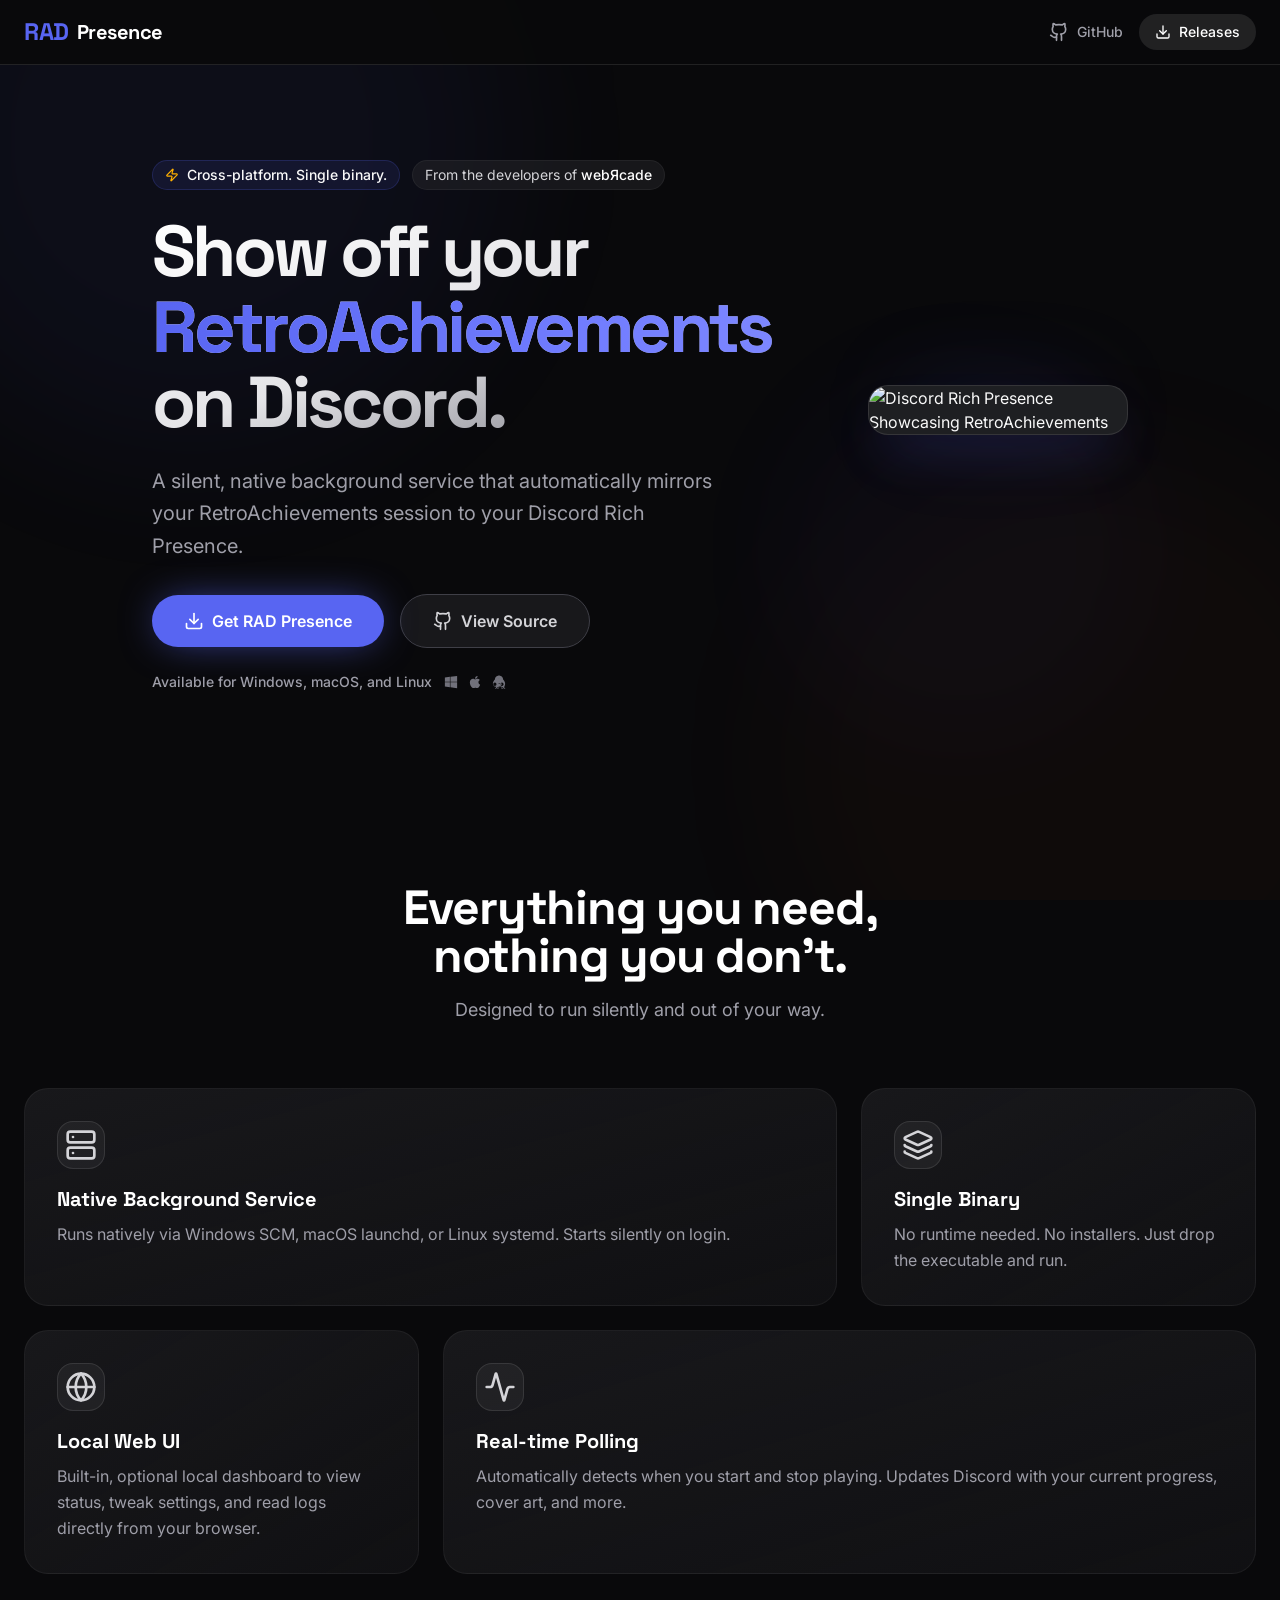
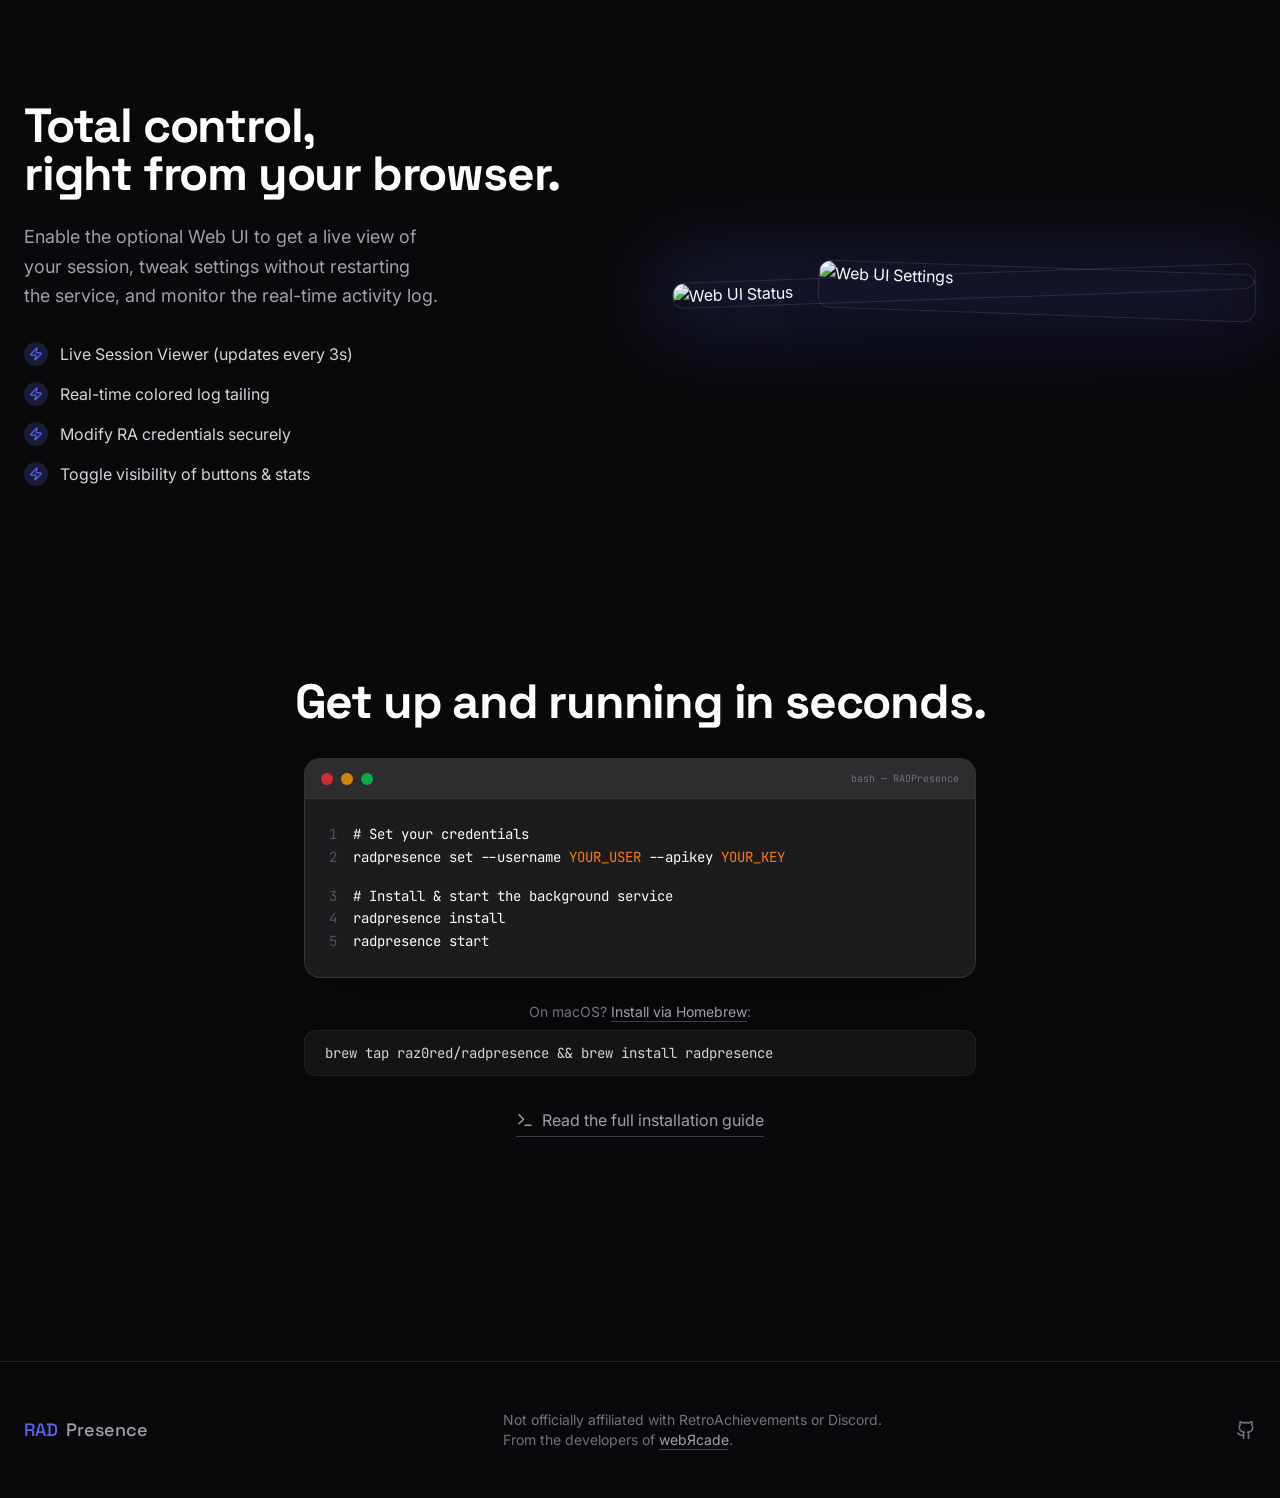
==== commit d1eda2db: "deploy: 854ce38009baa53ea141433c4dc027f1695fb592" ====
--- a/index.html
+++ b/index.html
@@ -20,8 +20,8 @@
     <link rel="preconnect" href="https://fonts.googleapis.com" />
     <link rel="preconnect" href="https://fonts.gstatic.com" crossorigin />
     <link rel="stylesheet" href="https://fonts.googleapis.com/css2?family=Inter:wght@400;500;600&family=Space+Grotesk:wght@400;600;700&family=JetBrains+Mono:wght@400;500&display=swap" />
-    <script type="module" crossorigin src="/assets/index-WUPNIXJE.js"></script>
-    <link rel="stylesheet" crossorigin href="/assets/index-CbgGwFUU.css">
+    <script type="module" crossorigin src="/assets/index-uAoNTS8M.js"></script>
+    <link rel="stylesheet" crossorigin href="/assets/index-UuWOVhWO.css">
   </head>
   <body>
     <div id="root"></div>
--- a/assets/index-UuWOVhWO.css
+++ b/assets/index-UuWOVhWO.css
@@ -0,0 +1 @@
+/*! tailwindcss v4.3.0 | MIT License | https://tailwindcss.com */@layer properties{@supports (((-webkit-hyphens:none)) and (not (margin-trim:inline))) or ((-moz-orient:inline) and (not (color:rgb(from red r g b)))){*,:before,:after,::backdrop{--tw-translate-x:0;--tw-translate-y:0;--tw-translate-z:0;--tw-scale-x:1;--tw-scale-y:1;--tw-scale-z:1;--tw-rotate-x:initial;--tw-rotate-y:initial;--tw-rotate-z:initial;--tw-skew-x:initial;--tw-skew-y:initial;--tw-space-y-reverse:0;--tw-border-style:solid;--tw-gradient-position:initial;--tw-gradient-from:#0000;--tw-gradient-via:#0000;--tw-gradient-to:#0000;--tw-gradient-stops:initial;--tw-gradient-via-stops:initial;--tw-gradient-from-position:0%;--tw-gradient-via-position:50%;--tw-gradient-to-position:100%;--tw-leading:initial;--tw-font-weight:initial;--tw-tracking:initial;--tw-shadow:0 0 #0000;--tw-shadow-color:initial;--tw-shadow-alpha:100%;--tw-inset-shadow:0 0 #0000;--tw-inset-shadow-color:initial;--tw-inset-shadow-alpha:100%;--tw-ring-color:initial;--tw-ring-shadow:0 0 #0000;--tw-inset-ring-color:initial;--tw-inset-ring-shadow:0 0 #0000;--tw-ring-inset:initial;--tw-ring-offset-width:0px;--tw-ring-offset-color:#fff;--tw-ring-offset-shadow:0 0 #0000;--tw-blur:initial;--tw-brightness:initial;--tw-contrast:initial;--tw-grayscale:initial;--tw-hue-rotate:initial;--tw-invert:initial;--tw-opacity:initial;--tw-saturate:initial;--tw-sepia:initial;--tw-drop-shadow:initial;--tw-drop-shadow-color:initial;--tw-drop-shadow-alpha:100%;--tw-drop-shadow-size:initial;--tw-duration:initial;--tw-ease:initial}}}@layer theme{:root,:host{--font-sans:"Inter", ui-sans-serif, system-ui, sans-serif;--font-mono:"JetBrains Mono", ui-monospace, SFMono-Regular, monospace;--color-red-500:oklch(63.7% .237 25.331);--color-amber-500:oklch(76.9% .188 70.08);--color-green-500:oklch(72.3% .219 149.579);--color-indigo-400:oklch(67.3% .182 276.935);--color-indigo-500:oklch(58.5% .233 277.117);--color-zinc-50:oklch(98.5% 0 0);--color-zinc-200:oklch(92% .004 286.32);--color-zinc-300:oklch(87.1% .006 286.286);--color-zinc-400:oklch(70.5% .015 286.067);--color-zinc-500:oklch(55.2% .016 285.938);--color-zinc-600:oklch(44.2% .017 285.786);--color-zinc-700:oklch(37% .013 285.805);--color-zinc-800:oklch(27.4% .006 286.033);--color-zinc-900:oklch(21% .006 285.885);--color-zinc-950:oklch(14.1% .005 285.823);--color-white:#fff;--spacing:.25rem;--container-xl:36rem;--container-2xl:42rem;--container-4xl:56rem;--container-5xl:64rem;--container-7xl:80rem;--text-sm:.875rem;--text-sm--line-height:calc(1.25 / .875);--text-lg:1.125rem;--text-lg--line-height:calc(1.75 / 1.125);--text-xl:1.25rem;--text-xl--line-height:calc(1.75 / 1.25);--text-2xl:1.5rem;--text-2xl--line-height:calc(2 / 1.5);--text-3xl:1.875rem;--text-3xl--line-height: 1.2 ;--text-4xl:2.25rem;--text-4xl--line-height:calc(2.5 / 2.25);--text-5xl:3rem;--text-5xl--line-height:1;--text-6xl:3.75rem;--text-6xl--line-height:1;--text-7xl:4.5rem;--text-7xl--line-height:1;--font-weight-medium:500;--font-weight-semibold:600;--font-weight-bold:700;--tracking-tighter:-.05em;--tracking-tight:-.025em;--leading-relaxed:1.625;--radius-sm:.25rem;--radius-xl:.75rem;--radius-2xl:1rem;--radius-3xl:1.5rem;--ease-out:cubic-bezier(0, 0, .2, 1);--blur-2xl:40px;--default-transition-duration:.15s;--default-transition-timing-function:cubic-bezier(.4, 0, .2, 1);--default-font-family:var(--font-sans);--default-mono-font-family:var(--font-mono);--font-display:"Space Grotesk", ui-sans-serif, system-ui, sans-serif;--color-blurple-500:#5865f2;--color-blurple-600:#4752c4;--color-retro-gold:#ffb000;--color-retro-orange:#ff7b00}}@layer base{*,:after,:before,::backdrop{box-sizing:border-box;border:0 solid;margin:0;padding:0}::file-selector-button{box-sizing:border-box;border:0 solid;margin:0;padding:0}html,:host{-webkit-text-size-adjust:100%;-moz-tab-size:4;tab-size:4;line-height:1.5;font-family:var(--default-font-family,ui-sans-serif, system-ui, sans-serif, "Apple Color Emoji", "Segoe UI Emoji", "Segoe UI Symbol", "Noto Color Emoji");font-feature-settings:var(--default-font-feature-settings,normal);font-variation-settings:var(--default-font-variation-settings,normal);-webkit-tap-highlight-color:transparent}hr{height:0;color:inherit;border-top-width:1px}abbr:where([title]){-webkit-text-decoration:underline dotted;text-decoration:underline dotted}h1,h2,h3,h4,h5,h6{font-size:inherit;font-weight:inherit}a{color:inherit;-webkit-text-decoration:inherit;text-decoration:inherit}b,strong{font-weight:bolder}code,kbd,samp,pre{font-family:var(--default-mono-font-family,ui-monospace, SFMono-Regular, Menlo, Monaco, Consolas, "Liberation Mono", "Courier New", monospace);font-feature-settings:var(--default-mono-font-feature-settings,normal);font-variation-settings:var(--default-mono-font-variation-settings,normal);font-size:1em}small{font-size:80%}sub,sup{vertical-align:baseline;font-size:75%;line-height:0;position:relative}sub{bottom:-.25em}sup{top:-.5em}table{text-indent:0;border-color:inherit;border-collapse:collapse}:-moz-focusring{outline:auto}progress{vertical-align:baseline}summary{display:list-item}ol,ul,menu{list-style:none}img,svg,video,canvas,audio,iframe,embed,object{vertical-align:middle;display:block}img,video{max-width:100%;height:auto}button,input,select,optgroup,textarea{font:inherit;font-feature-settings:inherit;font-variation-settings:inherit;letter-spacing:inherit;color:inherit;opacity:1;background-color:#0000;border-radius:0}::file-selector-button{font:inherit;font-feature-settings:inherit;font-variation-settings:inherit;letter-spacing:inherit;color:inherit;opacity:1;background-color:#0000;border-radius:0}:where(select:is([multiple],[size])) optgroup{font-weight:bolder}:where(select:is([multiple],[size])) optgroup option{padding-inline-start:20px}::file-selector-button{margin-inline-end:4px}::placeholder{opacity:1}@supports (not ((-webkit-appearance:-apple-pay-button))) or (contain-intrinsic-size:1px){::placeholder{color:currentColor}@supports (color:color-mix(in lab,red,red)){::placeholder{color:color-mix(in oklab,currentcolor 50%,transparent)}}}textarea{resize:vertical}::-webkit-search-decoration{-webkit-appearance:none}::-webkit-date-and-time-value{min-height:1lh;text-align:inherit}::-webkit-datetime-edit{display:inline-flex}::-webkit-datetime-edit-fields-wrapper{padding:0}::-webkit-datetime-edit{padding-block:0}::-webkit-datetime-edit-year-field{padding-block:0}::-webkit-datetime-edit-month-field{padding-block:0}::-webkit-datetime-edit-day-field{padding-block:0}::-webkit-datetime-edit-hour-field{padding-block:0}::-webkit-datetime-edit-minute-field{padding-block:0}::-webkit-datetime-edit-second-field{padding-block:0}::-webkit-datetime-edit-millisecond-field{padding-block:0}::-webkit-datetime-edit-meridiem-field{padding-block:0}::-webkit-calendar-picker-indicator{line-height:1}:-moz-ui-invalid{box-shadow:none}button,input:where([type=button],[type=reset],[type=submit]){-webkit-appearance:button;-moz-appearance:button;appearance:button}::file-selector-button{-webkit-appearance:button;-moz-appearance:button;appearance:button}::-webkit-inner-spin-button{height:auto}::-webkit-outer-spin-button{height:auto}[hidden]:where(:not([hidden=until-found])){display:none!important}body{background-color:var(--color-zinc-950);font-family:var(--font-sans);color:var(--color-zinc-50);-webkit-font-smoothing:antialiased;-moz-osx-font-smoothing:grayscale}body ::selection{background-color:#5865f24d}@supports (color:color-mix(in lab,red,red)){body ::selection{background-color:color-mix(in oklab,var(--color-blurple-500) 30%,transparent)}}body::selection{background-color:#5865f24d}@supports (color:color-mix(in lab,red,red)){body::selection{background-color:color-mix(in oklab,var(--color-blurple-500) 30%,transparent)}}}@layer components;@layer utilities{.pointer-events-none{pointer-events:none}.absolute{position:absolute}.fixed{position:fixed}.relative{position:relative}.-inset-4{inset:calc(var(--spacing) * -4)}.inset-0{inset:calc(var(--spacing) * 0)}.top-0{top:calc(var(--spacing) * 0)}.top-\[-20\%\]{top:-20%}.top-\[40\%\]{top:40%}.right-\[-10\%\]{right:-10%}.bottom-\[-20\%\]{bottom:-20%}.left-\[-10\%\]{left:-10%}.left-\[60\%\]{left:60%}.z-0{z-index:0}.z-10{z-index:10}.z-50{z-index:50}.mx-auto{margin-inline:auto}.-mt-12{margin-top:calc(var(--spacing) * -12)}.mt-2{margin-top:calc(var(--spacing) * 2)}.mt-4{margin-top:calc(var(--spacing) * 4)}.mt-6{margin-top:calc(var(--spacing) * 6)}.mt-8{margin-top:calc(var(--spacing) * 8)}.mb-2{margin-bottom:calc(var(--spacing) * 2)}.mb-4{margin-bottom:calc(var(--spacing) * 4)}.mb-6{margin-bottom:calc(var(--spacing) * 6)}.mb-8{margin-bottom:calc(var(--spacing) * 8)}.mb-16{margin-bottom:calc(var(--spacing) * 16)}.mb-32{margin-bottom:calc(var(--spacing) * 32)}.ml-auto{margin-left:auto}.block{display:block}.contents{display:contents}.flex{display:flex}.grid{display:grid}.hidden{display:none}.inline-flex{display:inline-flex}.h-3{height:calc(var(--spacing) * 3)}.h-4{height:calc(var(--spacing) * 4)}.h-6{height:calc(var(--spacing) * 6)}.h-12{height:calc(var(--spacing) * 12)}.h-16{height:calc(var(--spacing) * 16)}.h-\[30vw\]{height:30vw}.h-\[50vw\]{height:50vw}.h-auto{height:auto}.min-h-screen{min-height:100vh}.w-3{width:calc(var(--spacing) * 3)}.w-3\/4{width:75%}.w-4{width:calc(var(--spacing) * 4)}.w-6{width:calc(var(--spacing) * 6)}.w-12{width:calc(var(--spacing) * 12)}.w-\[30vw\]{width:30vw}.w-\[50vw\]{width:50vw}.w-full{width:100%}.max-w-2xl{max-width:var(--container-2xl)}.max-w-4xl{max-width:var(--container-4xl)}.max-w-5xl{max-width:var(--container-5xl)}.max-w-7xl{max-width:var(--container-7xl)}.max-w-\[260px\]{max-width:260px}.max-w-xl{max-width:var(--container-xl)}.shrink-0{flex-shrink:0}.translate-y-full{--tw-translate-y:100%;translate:var(--tw-translate-x) var(--tw-translate-y)}.scale-75{--tw-scale-x:75%;--tw-scale-y:75%;--tw-scale-z:75%;scale:var(--tw-scale-x) var(--tw-scale-y)}.-rotate-2{rotate:-2deg}.rotate-2{rotate:2deg}.-skew-y-2{--tw-skew-y:skewY( -2deg );transform:var(--tw-rotate-x,) var(--tw-rotate-y,) var(--tw-rotate-z,) var(--tw-skew-x,) var(--tw-skew-y,)}.skew-y-2{--tw-skew-y:skewY(2deg);transform:var(--tw-rotate-x,) var(--tw-rotate-y,) var(--tw-rotate-z,) var(--tw-skew-x,) var(--tw-skew-y,)}.transform-gpu{transform:translateZ(0) var(--tw-rotate-x,) var(--tw-rotate-y,) var(--tw-rotate-z,) var(--tw-skew-x,) var(--tw-skew-y,)}.grid-cols-1{grid-template-columns:repeat(1,minmax(0,1fr))}.flex-col{flex-direction:column}.items-center{align-items:center}.justify-between{justify-content:space-between}.justify-center{justify-content:center}.gap-2{gap:calc(var(--spacing) * 2)}.gap-2\.5{gap:calc(var(--spacing) * 2.5)}.gap-3{gap:calc(var(--spacing) * 3)}.gap-4{gap:calc(var(--spacing) * 4)}.gap-6{gap:calc(var(--spacing) * 6)}.gap-12{gap:calc(var(--spacing) * 12)}.gap-16{gap:calc(var(--spacing) * 16)}:where(.space-y-4>:not(:last-child)){--tw-space-y-reverse:0;margin-block-start:calc(calc(var(--spacing) * 4) * var(--tw-space-y-reverse));margin-block-end:calc(calc(var(--spacing) * 4) * calc(1 - var(--tw-space-y-reverse)))}.overflow-hidden{overflow:hidden}.overflow-x-auto{overflow-x:auto}.overflow-x-hidden{overflow-x:hidden}.rounded-2xl{border-radius:var(--radius-2xl)}.rounded-3xl{border-radius:var(--radius-3xl)}.rounded-\[20px\]{border-radius:20px}.rounded-full{border-radius:3.40282e38px}.rounded-sm{border-radius:var(--radius-sm)}.rounded-xl{border-radius:var(--radius-xl)}.border{border-style:var(--tw-border-style);border-width:1px}.border-t{border-top-style:var(--tw-border-style);border-top-width:1px}.border-b{border-bottom-style:var(--tw-border-style);border-bottom-width:1px}.border-blurple-500\/20{border-color:#5865f233}@supports (color:color-mix(in lab,red,red)){.border-blurple-500\/20{border-color:color-mix(in oklab,var(--color-blurple-500) 20%,transparent)}}.border-white\/5{border-color:#ffffff0d}@supports (color:color-mix(in lab,red,red)){.border-white\/5{border-color:color-mix(in oklab,var(--color-white) 5%,transparent)}}.border-white\/10{border-color:#ffffff1a}@supports (color:color-mix(in lab,red,red)){.border-white\/10{border-color:color-mix(in oklab,var(--color-white) 10%,transparent)}}.border-zinc-700{border-color:var(--color-zinc-700)}.bg-\[\#1C1C1E\]{background-color:#1c1c1e}.bg-\[\#1E1F22\]{background-color:#1e1f22}.bg-\[\#2D2D2F\]{background-color:#2d2d2f}.bg-amber-500\/80{background-color:#f99c00cc}@supports (color:color-mix(in lab,red,red)){.bg-amber-500\/80{background-color:color-mix(in oklab,var(--color-amber-500) 80%,transparent)}}.bg-blurple-500{background-color:var(--color-blurple-500)}.bg-blurple-500\/10{background-color:#5865f21a}@supports (color:color-mix(in lab,red,red)){.bg-blurple-500\/10{background-color:color-mix(in oklab,var(--color-blurple-500) 10%,transparent)}}.bg-blurple-500\/15{background-color:#5865f226}@supports (color:color-mix(in lab,red,red)){.bg-blurple-500\/15{background-color:color-mix(in oklab,var(--color-blurple-500) 15%,transparent)}}.bg-blurple-500\/20{background-color:#5865f233}@supports (color:color-mix(in lab,red,red)){.bg-blurple-500\/20{background-color:color-mix(in oklab,var(--color-blurple-500) 20%,transparent)}}.bg-green-500\/80{background-color:#00c758cc}@supports (color:color-mix(in lab,red,red)){.bg-green-500\/80{background-color:color-mix(in oklab,var(--color-green-500) 80%,transparent)}}.bg-indigo-500\/10{background-color:#625fff1a}@supports (color:color-mix(in lab,red,red)){.bg-indigo-500\/10{background-color:color-mix(in oklab,var(--color-indigo-500) 10%,transparent)}}.bg-red-500\/80{background-color:#fb2c36cc}@supports (color:color-mix(in lab,red,red)){.bg-red-500\/80{background-color:color-mix(in oklab,var(--color-red-500) 80%,transparent)}}.bg-retro-orange\/10{background-color:#ff7b001a}@supports (color:color-mix(in lab,red,red)){.bg-retro-orange\/10{background-color:color-mix(in oklab,var(--color-retro-orange) 10%,transparent)}}.bg-white\/5{background-color:#ffffff0d}@supports (color:color-mix(in lab,red,red)){.bg-white\/5{background-color:color-mix(in oklab,var(--color-white) 5%,transparent)}}.bg-white\/10{background-color:#ffffff1a}@supports (color:color-mix(in lab,red,red)){.bg-white\/10{background-color:color-mix(in oklab,var(--color-white) 10%,transparent)}}.bg-white\/20{background-color:#fff3}@supports (color:color-mix(in lab,red,red)){.bg-white\/20{background-color:color-mix(in oklab,var(--color-white) 20%,transparent)}}.bg-zinc-800\/50{background-color:#27272a80}@supports (color:color-mix(in lab,red,red)){.bg-zinc-800\/50{background-color:color-mix(in oklab,var(--color-zinc-800) 50%,transparent)}}.bg-zinc-900{background-color:var(--color-zinc-900)}.bg-zinc-900\/80{background-color:#18181bcc}@supports (color:color-mix(in lab,red,red)){.bg-zinc-900\/80{background-color:color-mix(in oklab,var(--color-zinc-900) 80%,transparent)}}.bg-zinc-950{background-color:var(--color-zinc-950)}.bg-zinc-950\/90{background-color:#09090be6}@supports (color:color-mix(in lab,red,red)){.bg-zinc-950\/90{background-color:color-mix(in oklab,var(--color-zinc-950) 90%,transparent)}}.bg-gradient-to-br{--tw-gradient-position:to bottom right in oklab;background-image:linear-gradient(var(--tw-gradient-stops))}.bg-gradient-to-r{--tw-gradient-position:to right in oklab;background-image:linear-gradient(var(--tw-gradient-stops))}.from-blurple-500{--tw-gradient-from:var(--color-blurple-500);--tw-gradient-stops:var(--tw-gradient-via-stops,var(--tw-gradient-position), var(--tw-gradient-from) var(--tw-gradient-from-position), var(--tw-gradient-to) var(--tw-gradient-to-position))}.from-blurple-500\/20{--tw-gradient-from:#5865f233}@supports (color:color-mix(in lab,red,red)){.from-blurple-500\/20{--tw-gradient-from:color-mix(in oklab, var(--color-blurple-500) 20%, transparent)}}.from-blurple-500\/20{--tw-gradient-stops:var(--tw-gradient-via-stops,var(--tw-gradient-position), var(--tw-gradient-from) var(--tw-gradient-from-position), var(--tw-gradient-to) var(--tw-gradient-to-position))}.from-white{--tw-gradient-from:var(--color-white);--tw-gradient-stops:var(--tw-gradient-via-stops,var(--tw-gradient-position), var(--tw-gradient-from) var(--tw-gradient-from-position), var(--tw-gradient-to) var(--tw-gradient-to-position))}.from-zinc-900{--tw-gradient-from:var(--color-zinc-900);--tw-gradient-stops:var(--tw-gradient-via-stops,var(--tw-gradient-position), var(--tw-gradient-from) var(--tw-gradient-from-position), var(--tw-gradient-to) var(--tw-gradient-to-position))}.via-zinc-200{--tw-gradient-via:var(--color-zinc-200);--tw-gradient-via-stops:var(--tw-gradient-position), var(--tw-gradient-from) var(--tw-gradient-from-position), var(--tw-gradient-via) var(--tw-gradient-via-position), var(--tw-gradient-to) var(--tw-gradient-to-position);--tw-gradient-stops:var(--tw-gradient-via-stops)}.to-indigo-400{--tw-gradient-to:var(--color-indigo-400);--tw-gradient-stops:var(--tw-gradient-via-stops,var(--tw-gradient-position), var(--tw-gradient-from) var(--tw-gradient-from-position), var(--tw-gradient-to) var(--tw-gradient-to-position))}.to-indigo-500\/20{--tw-gradient-to:#625fff33}@supports (color:color-mix(in lab,red,red)){.to-indigo-500\/20{--tw-gradient-to:color-mix(in oklab, var(--color-indigo-500) 20%, transparent)}}.to-indigo-500\/20{--tw-gradient-stops:var(--tw-gradient-via-stops,var(--tw-gradient-position), var(--tw-gradient-from) var(--tw-gradient-from-position), var(--tw-gradient-to) var(--tw-gradient-to-position))}.to-zinc-500{--tw-gradient-to:var(--color-zinc-500);--tw-gradient-stops:var(--tw-gradient-via-stops,var(--tw-gradient-position), var(--tw-gradient-from) var(--tw-gradient-from-position), var(--tw-gradient-to) var(--tw-gradient-to-position))}.to-zinc-900\/50{--tw-gradient-to:#18181b80}@supports (color:color-mix(in lab,red,red)){.to-zinc-900\/50{--tw-gradient-to:color-mix(in oklab, var(--color-zinc-900) 50%, transparent)}}.to-zinc-900\/50{--tw-gradient-stops:var(--tw-gradient-via-stops,var(--tw-gradient-position), var(--tw-gradient-from) var(--tw-gradient-from-position), var(--tw-gradient-to) var(--tw-gradient-to-position))}.bg-clip-text{-webkit-background-clip:text;background-clip:text}.p-6{padding:calc(var(--spacing) * 6)}.p-8{padding:calc(var(--spacing) * 8)}.px-3{padding-inline:calc(var(--spacing) * 3)}.px-4{padding-inline:calc(var(--spacing) * 4)}.px-5{padding-inline:calc(var(--spacing) * 5)}.px-6{padding-inline:calc(var(--spacing) * 6)}.px-8{padding-inline:calc(var(--spacing) * 8)}.py-1{padding-block:calc(var(--spacing) * 1)}.py-2{padding-block:calc(var(--spacing) * 2)}.py-3{padding-block:calc(var(--spacing) * 3)}.py-3\.5{padding-block:calc(var(--spacing) * 3.5)}.py-12{padding-block:calc(var(--spacing) * 12)}.py-16{padding-block:calc(var(--spacing) * 16)}.py-32{padding-block:calc(var(--spacing) * 32)}.pt-6{padding-top:calc(var(--spacing) * 6)}.pt-8{padding-top:calc(var(--spacing) * 8)}.pt-32{padding-top:calc(var(--spacing) * 32)}.pb-1{padding-bottom:calc(var(--spacing) * 1)}.pb-24{padding-bottom:calc(var(--spacing) * 24)}.text-center{text-align:center}.text-left{text-align:left}.font-display{font-family:var(--font-display)}.font-mono{font-family:var(--font-mono)}.text-2xl{font-size:var(--text-2xl);line-height:var(--tw-leading,var(--text-2xl--line-height))}.text-3xl{font-size:var(--text-3xl);line-height:var(--tw-leading,var(--text-3xl--line-height))}.text-4xl{font-size:var(--text-4xl);line-height:var(--tw-leading,var(--text-4xl--line-height))}.text-lg{font-size:var(--text-lg);line-height:var(--tw-leading,var(--text-lg--line-height))}.text-sm{font-size:var(--text-sm);line-height:var(--tw-leading,var(--text-sm--line-height))}.text-xl{font-size:var(--text-xl);line-height:var(--tw-leading,var(--text-xl--line-height))}.text-\[10px\]{font-size:10px}.leading-\[1\.05\]{--tw-leading:1.05;line-height:1.05}.leading-relaxed{--tw-leading:var(--leading-relaxed);line-height:var(--leading-relaxed)}.font-bold{--tw-font-weight:var(--font-weight-bold);font-weight:var(--font-weight-bold)}.font-medium{--tw-font-weight:var(--font-weight-medium);font-weight:var(--font-weight-medium)}.font-semibold{--tw-font-weight:var(--font-weight-semibold);font-weight:var(--font-weight-semibold)}.tracking-tight{--tw-tracking:var(--tracking-tight);letter-spacing:var(--tracking-tight)}.tracking-tighter{--tw-tracking:var(--tracking-tighter);letter-spacing:var(--tracking-tighter)}.text-balance{text-wrap:balance}.text-blurple-500{color:var(--color-blurple-500)}.text-retro-gold{color:var(--color-retro-gold)}.text-retro-orange{color:var(--color-retro-orange)}.text-transparent{color:#0000}.text-white{color:var(--color-white)}.text-zinc-300{color:var(--color-zinc-300)}.text-zinc-400{color:var(--color-zinc-400)}.text-zinc-500{color:var(--color-zinc-500)}.text-zinc-600{color:var(--color-zinc-600)}.underline{text-decoration-line:underline}.decoration-zinc-700{-webkit-text-decoration-color:var(--color-zinc-700);text-decoration-color:var(--color-zinc-700)}.underline-offset-4{text-underline-offset:4px}.opacity-30{opacity:.3}.opacity-40{opacity:.4}.shadow-2xl{--tw-shadow:0 25px 50px -12px var(--tw-shadow-color,#00000040);box-shadow:var(--tw-inset-shadow),var(--tw-inset-ring-shadow),var(--tw-ring-offset-shadow),var(--tw-ring-shadow),var(--tw-shadow)}.shadow-\[0_0_40px_-10px_rgba\(88\,101\,242\,0\.8\)\]{--tw-shadow:0 0 40px -10px var(--tw-shadow-color,#5865f2cc);box-shadow:var(--tw-inset-shadow),var(--tw-inset-ring-shadow),var(--tw-ring-offset-shadow),var(--tw-ring-shadow),var(--tw-shadow)}.shadow-blurple-500\/20{--tw-shadow-color:#5865f233}@supports (color:color-mix(in lab,red,red)){.shadow-blurple-500\/20{--tw-shadow-color:color-mix(in oklab, color-mix(in oklab, var(--color-blurple-500) 20%, transparent) var(--tw-shadow-alpha), transparent)}}.blur-2xl{--tw-blur:blur(var(--blur-2xl));filter:var(--tw-blur,) var(--tw-brightness,) var(--tw-contrast,) var(--tw-grayscale,) var(--tw-hue-rotate,) var(--tw-invert,) var(--tw-saturate,) var(--tw-sepia,) var(--tw-drop-shadow,)}.blur-\[60px\]{--tw-blur:blur(60px);filter:var(--tw-blur,) var(--tw-brightness,) var(--tw-contrast,) var(--tw-grayscale,) var(--tw-hue-rotate,) var(--tw-invert,) var(--tw-saturate,) var(--tw-sepia,) var(--tw-drop-shadow,)}.blur-\[80px\]{--tw-blur:blur(80px);filter:var(--tw-blur,) var(--tw-brightness,) var(--tw-contrast,) var(--tw-grayscale,) var(--tw-hue-rotate,) var(--tw-invert,) var(--tw-saturate,) var(--tw-sepia,) var(--tw-drop-shadow,)}.transition{transition-property:color,background-color,border-color,outline-color,text-decoration-color,fill,stroke,--tw-gradient-from,--tw-gradient-via,--tw-gradient-to,opacity,box-shadow,transform,translate,scale,rotate,filter,-webkit-backdrop-filter,backdrop-filter,display,content-visibility,overlay,pointer-events;transition-timing-function:var(--tw-ease,var(--default-transition-timing-function));transition-duration:var(--tw-duration,var(--default-transition-duration))}.transition-all{transition-property:all;transition-timing-function:var(--tw-ease,var(--default-transition-timing-function));transition-duration:var(--tw-duration,var(--default-transition-duration))}.transition-colors{transition-property:color,background-color,border-color,outline-color,text-decoration-color,fill,stroke,--tw-gradient-from,--tw-gradient-via,--tw-gradient-to;transition-timing-function:var(--tw-ease,var(--default-transition-timing-function));transition-duration:var(--tw-duration,var(--default-transition-duration))}.transition-transform{transition-property:transform,translate,scale,rotate;transition-timing-function:var(--tw-ease,var(--default-transition-timing-function));transition-duration:var(--tw-duration,var(--default-transition-duration))}.duration-300{--tw-duration:.3s;transition-duration:.3s}.duration-500{--tw-duration:.5s;transition-duration:.5s}.ease-out{--tw-ease:var(--ease-out);transition-timing-function:var(--ease-out)}.select-none{-webkit-user-select:none;user-select:none}@media(hover:hover){.group-hover\:translate-y-0:is(:where(.group):hover *){--tw-translate-y:calc(var(--spacing) * 0);translate:var(--tw-translate-x) var(--tw-translate-y)}.group-hover\:scale-110:is(:where(.group):hover *){--tw-scale-x:110%;--tw-scale-y:110%;--tw-scale-z:110%;scale:var(--tw-scale-x) var(--tw-scale-y)}.hover\:scale-\[1\.02\]:hover{scale:1.02}.hover\:rotate-0:hover{rotate:0deg}.hover\:skew-y-0:hover{--tw-skew-y:skewY(0deg);transform:var(--tw-rotate-x,) var(--tw-rotate-y,) var(--tw-rotate-z,) var(--tw-skew-x,) var(--tw-skew-y,)}.hover\:border-white\/10:hover{border-color:#ffffff1a}@supports (color:color-mix(in lab,red,red)){.hover\:border-white\/10:hover{border-color:color-mix(in oklab,var(--color-white) 10%,transparent)}}.hover\:border-zinc-400:hover{border-color:var(--color-zinc-400)}.hover\:border-zinc-500:hover{border-color:var(--color-zinc-500)}.hover\:bg-blurple-600:hover{background-color:var(--color-blurple-600)}.hover\:bg-white\/20:hover{background-color:#fff3}@supports (color:color-mix(in lab,red,red)){.hover\:bg-white\/20:hover{background-color:color-mix(in oklab,var(--color-white) 20%,transparent)}}.hover\:bg-zinc-800:hover{background-color:var(--color-zinc-800)}.hover\:text-white:hover{color:var(--color-white)}}@media(min-width:40rem){.sm\:inline{display:inline}.sm\:w-auto{width:auto}.sm\:flex-row{flex-direction:row}.sm\:text-5xl{font-size:var(--text-5xl);line-height:var(--tw-leading,var(--text-5xl--line-height))}}@media(min-width:48rem){.md\:grid-cols-2{grid-template-columns:repeat(2,minmax(0,1fr))}.md\:flex-row{flex-direction:row}.md\:text-left{text-align:left}.md\:text-5xl{font-size:var(--text-5xl);line-height:var(--tw-leading,var(--text-5xl--line-height))}.md\:text-6xl{font-size:var(--text-6xl);line-height:var(--tw-leading,var(--text-6xl--line-height))}.md\:text-xl{font-size:var(--text-xl);line-height:var(--tw-leading,var(--text-xl--line-height))}}@media(min-width:64rem){.lg\:col-span-2{grid-column:span 2/span 2}.lg\:mx-0{margin-inline:calc(var(--spacing) * 0)}.lg\:block{display:block}.lg\:w-auto{width:auto}.lg\:grid-cols-2{grid-template-columns:repeat(2,minmax(0,1fr))}.lg\:grid-cols-3{grid-template-columns:repeat(3,minmax(0,1fr))}.lg\:flex-row{flex-direction:row}.lg\:items-start{align-items:flex-start}.lg\:justify-start{justify-content:flex-start}.lg\:gap-8{gap:calc(var(--spacing) * 8)}.lg\:pt-0{padding-top:calc(var(--spacing) * 0)}.lg\:text-left{text-align:left}.lg\:text-7xl{font-size:var(--text-7xl);line-height:var(--tw-leading,var(--text-7xl--line-height))}}}@property --tw-translate-x{syntax:"*";inherits:false;initial-value:0}@property --tw-translate-y{syntax:"*";inherits:false;initial-value:0}@property --tw-translate-z{syntax:"*";inherits:false;initial-value:0}@property --tw-scale-x{syntax:"*";inherits:false;initial-value:1}@property --tw-scale-y{syntax:"*";inherits:false;initial-value:1}@property --tw-scale-z{syntax:"*";inherits:false;initial-value:1}@property --tw-rotate-x{syntax:"*";inherits:false}@property --tw-rotate-y{syntax:"*";inherits:false}@property --tw-rotate-z{syntax:"*";inherits:false}@property --tw-skew-x{syntax:"*";inherits:false}@property --tw-skew-y{syntax:"*";inherits:false}@property --tw-space-y-reverse{syntax:"*";inherits:false;initial-value:0}@property --tw-border-style{syntax:"*";inherits:false;initial-value:solid}@property --tw-gradient-position{syntax:"*";inherits:false}@property --tw-gradient-from{syntax:"<color>";inherits:false;initial-value:#0000}@property --tw-gradient-via{syntax:"<color>";inherits:false;initial-value:#0000}@property --tw-gradient-to{syntax:"<color>";inherits:false;initial-value:#0000}@property --tw-gradient-stops{syntax:"*";inherits:false}@property --tw-gradient-via-stops{syntax:"*";inherits:false}@property --tw-gradient-from-position{syntax:"<length-percentage>";inherits:false;initial-value:0%}@property --tw-gradient-via-position{syntax:"<length-percentage>";inherits:false;initial-value:50%}@property --tw-gradient-to-position{syntax:"<length-percentage>";inherits:false;initial-value:100%}@property --tw-leading{syntax:"*";inherits:false}@property --tw-font-weight{syntax:"*";inherits:false}@property --tw-tracking{syntax:"*";inherits:false}@property --tw-shadow{syntax:"*";inherits:false;initial-value:0 0 #0000}@property --tw-shadow-color{syntax:"*";inherits:false}@property --tw-shadow-alpha{syntax:"<percentage>";inherits:false;initial-value:100%}@property --tw-inset-shadow{syntax:"*";inherits:false;initial-value:0 0 #0000}@property --tw-inset-shadow-color{syntax:"*";inherits:false}@property --tw-inset-shadow-alpha{syntax:"<percentage>";inherits:false;initial-value:100%}@property --tw-ring-color{syntax:"*";inherits:false}@property --tw-ring-shadow{syntax:"*";inherits:false;initial-value:0 0 #0000}@property --tw-inset-ring-color{syntax:"*";inherits:false}@property --tw-inset-ring-shadow{syntax:"*";inherits:false;initial-value:0 0 #0000}@property --tw-ring-inset{syntax:"*";inherits:false}@property --tw-ring-offset-width{syntax:"<length>";inherits:false;initial-value:0}@property --tw-ring-offset-color{syntax:"*";inherits:false;initial-value:#fff}@property --tw-ring-offset-shadow{syntax:"*";inherits:false;initial-value:0 0 #0000}@property --tw-blur{syntax:"*";inherits:false}@property --tw-brightness{syntax:"*";inherits:false}@property --tw-contrast{syntax:"*";inherits:false}@property --tw-grayscale{syntax:"*";inherits:false}@property --tw-hue-rotate{syntax:"*";inherits:false}@property --tw-invert{syntax:"*";inherits:false}@property --tw-opacity{syntax:"*";inherits:false}@property --tw-saturate{syntax:"*";inherits:false}@property --tw-sepia{syntax:"*";inherits:false}@property --tw-drop-shadow{syntax:"*";inherits:false}@property --tw-drop-shadow-color{syntax:"*";inherits:false}@property --tw-drop-shadow-alpha{syntax:"<percentage>";inherits:false;initial-value:100%}@property --tw-drop-shadow-size{syntax:"*";inherits:false}@property --tw-duration{syntax:"*";inherits:false}@property --tw-ease{syntax:"*";inherits:false}
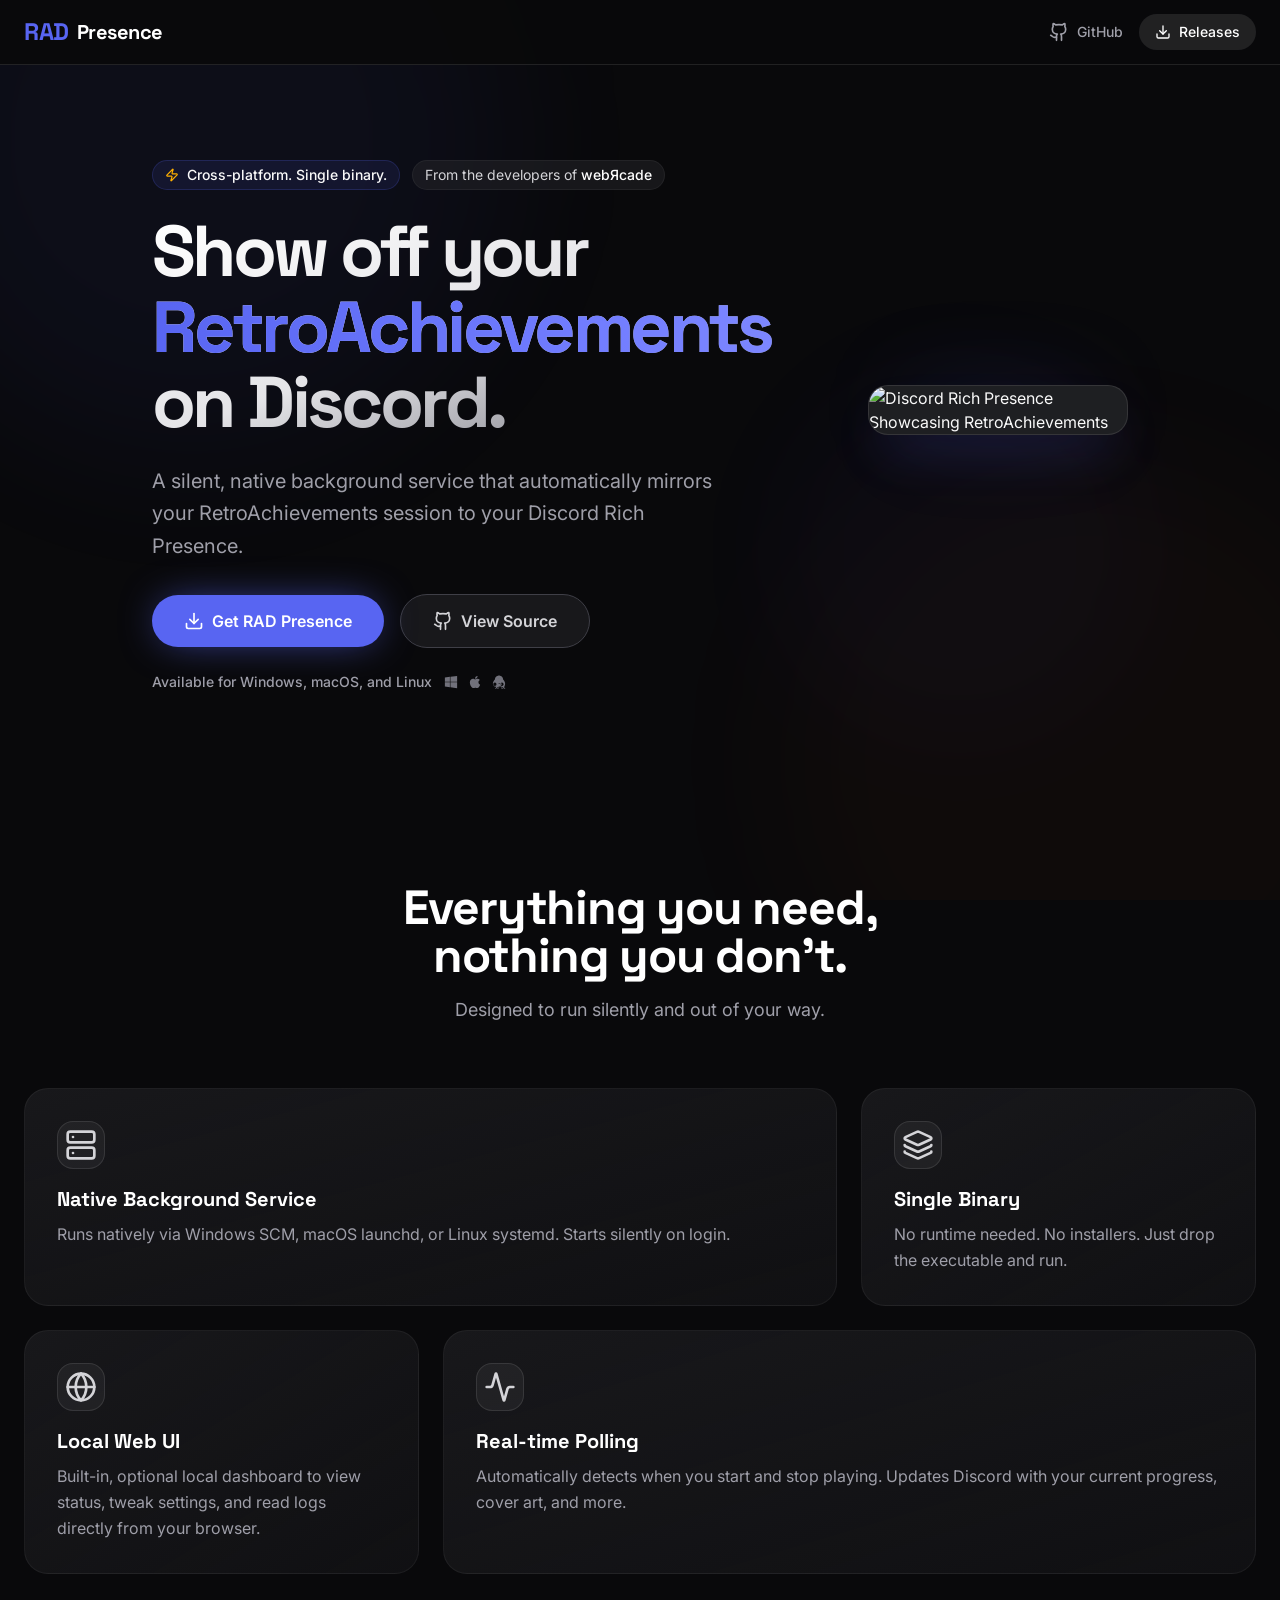
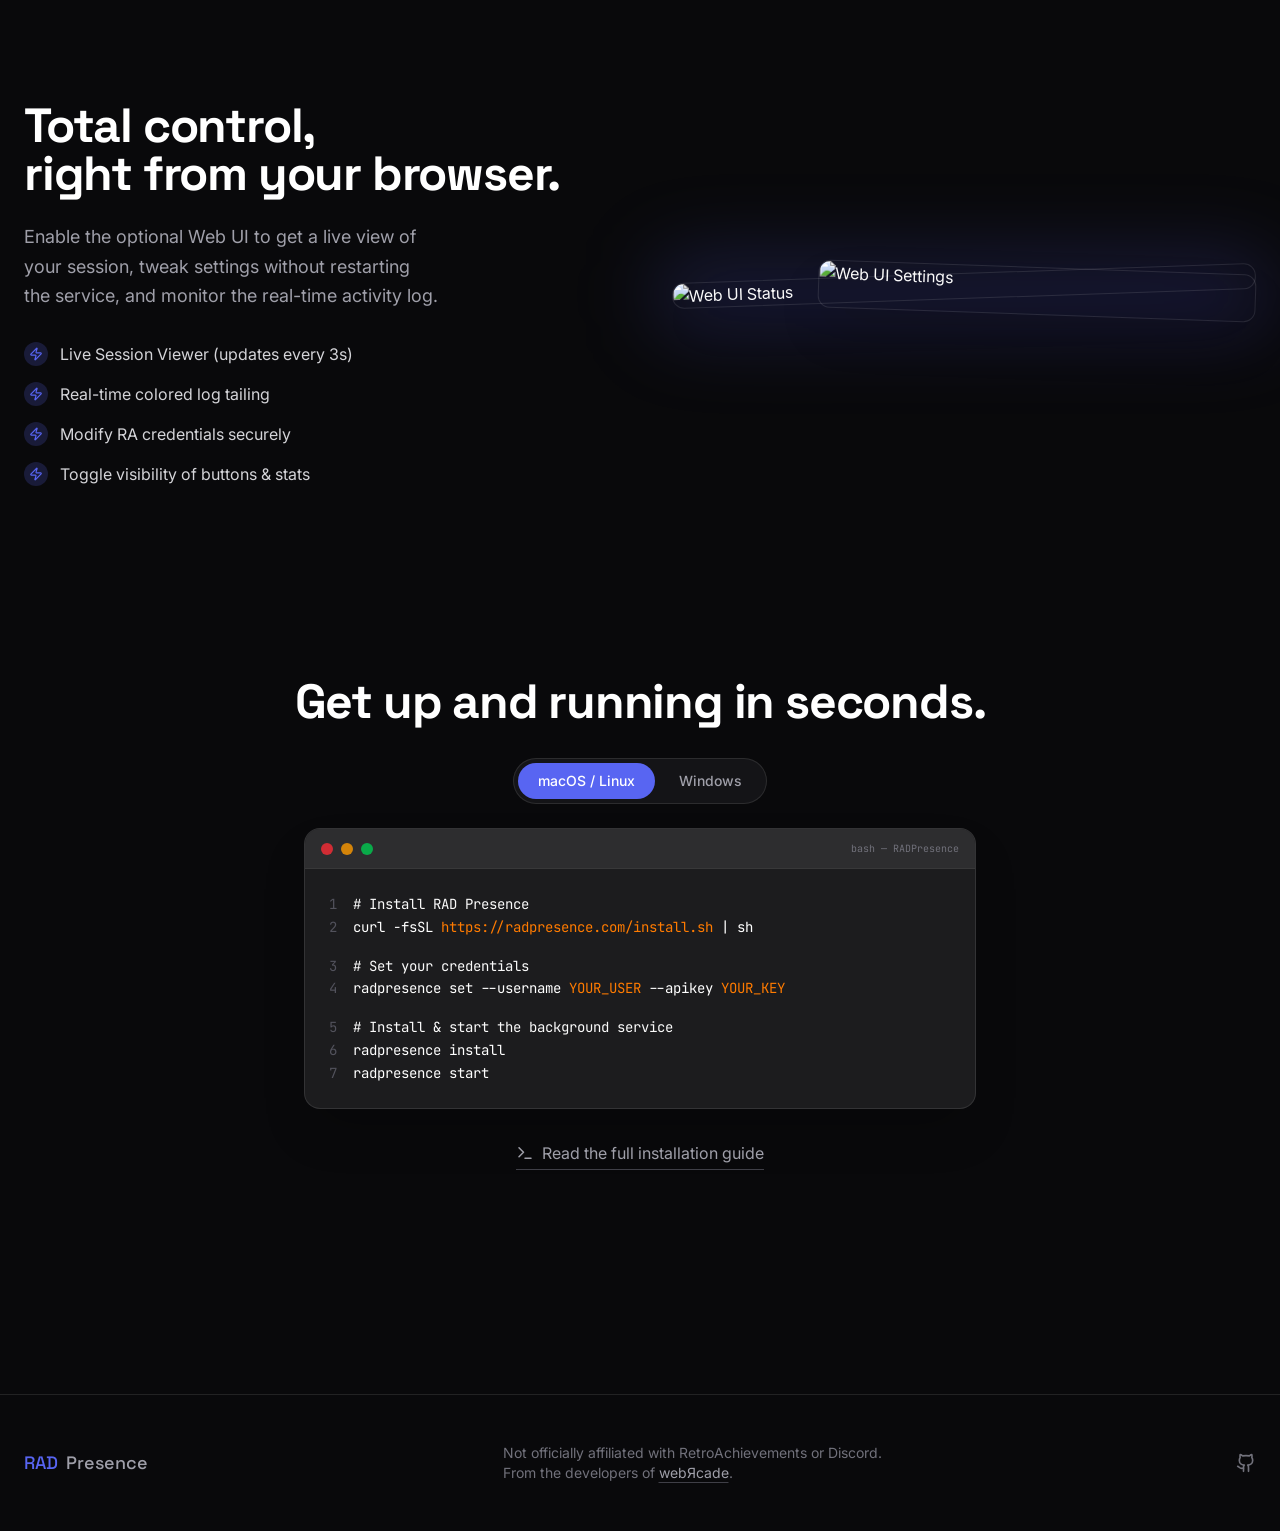
==== commit 4075933e: "deploy: 6cb89c388aca720d2eea5d42393c9b5bc109bb1d" ====
--- a/index.html
+++ b/index.html
@@ -20,8 +20,8 @@
     <link rel="preconnect" href="https://fonts.googleapis.com" />
     <link rel="preconnect" href="https://fonts.gstatic.com" crossorigin />
     <link rel="stylesheet" href="https://fonts.googleapis.com/css2?family=Inter:wght@400;500;600&family=Space+Grotesk:wght@400;600;700&family=JetBrains+Mono:wght@400;500&display=swap" />
-    <script type="module" crossorigin src="/assets/index-uAoNTS8M.js"></script>
-    <link rel="stylesheet" crossorigin href="/assets/index-UuWOVhWO.css">
+    <script type="module" crossorigin src="/assets/index-iEIodQuY.js"></script>
+    <link rel="stylesheet" crossorigin href="/assets/index-BH0VJLcJ.css">
   </head>
   <body>
     <div id="root"></div>
--- a/assets/index-BH0VJLcJ.css
+++ b/assets/index-BH0VJLcJ.css
@@ -0,0 +1 @@
+/*! tailwindcss v4.3.0 | MIT License | https://tailwindcss.com */@layer properties{@supports (((-webkit-hyphens:none)) and (not (margin-trim:inline))) or ((-moz-orient:inline) and (not (color:rgb(from red r g b)))){*,:before,:after,::backdrop{--tw-translate-x:0;--tw-translate-y:0;--tw-translate-z:0;--tw-scale-x:1;--tw-scale-y:1;--tw-scale-z:1;--tw-rotate-x:initial;--tw-rotate-y:initial;--tw-rotate-z:initial;--tw-skew-x:initial;--tw-skew-y:initial;--tw-space-y-reverse:0;--tw-border-style:solid;--tw-gradient-position:initial;--tw-gradient-from:#0000;--tw-gradient-via:#0000;--tw-gradient-to:#0000;--tw-gradient-stops:initial;--tw-gradient-via-stops:initial;--tw-gradient-from-position:0%;--tw-gradient-via-position:50%;--tw-gradient-to-position:100%;--tw-leading:initial;--tw-font-weight:initial;--tw-tracking:initial;--tw-shadow:0 0 #0000;--tw-shadow-color:initial;--tw-shadow-alpha:100%;--tw-inset-shadow:0 0 #0000;--tw-inset-shadow-color:initial;--tw-inset-shadow-alpha:100%;--tw-ring-color:initial;--tw-ring-shadow:0 0 #0000;--tw-inset-ring-color:initial;--tw-inset-ring-shadow:0 0 #0000;--tw-ring-inset:initial;--tw-ring-offset-width:0px;--tw-ring-offset-color:#fff;--tw-ring-offset-shadow:0 0 #0000;--tw-blur:initial;--tw-brightness:initial;--tw-contrast:initial;--tw-grayscale:initial;--tw-hue-rotate:initial;--tw-invert:initial;--tw-opacity:initial;--tw-saturate:initial;--tw-sepia:initial;--tw-drop-shadow:initial;--tw-drop-shadow-color:initial;--tw-drop-shadow-alpha:100%;--tw-drop-shadow-size:initial;--tw-duration:initial;--tw-ease:initial}}}@layer theme{:root,:host{--font-sans:"Inter", ui-sans-serif, system-ui, sans-serif;--font-mono:"JetBrains Mono", ui-monospace, SFMono-Regular, monospace;--color-red-500:oklch(63.7% .237 25.331);--color-amber-500:oklch(76.9% .188 70.08);--color-green-400:oklch(79.2% .209 151.711);--color-green-500:oklch(72.3% .219 149.579);--color-indigo-400:oklch(67.3% .182 276.935);--color-indigo-500:oklch(58.5% .233 277.117);--color-zinc-50:oklch(98.5% 0 0);--color-zinc-200:oklch(92% .004 286.32);--color-zinc-300:oklch(87.1% .006 286.286);--color-zinc-400:oklch(70.5% .015 286.067);--color-zinc-500:oklch(55.2% .016 285.938);--color-zinc-600:oklch(44.2% .017 285.786);--color-zinc-700:oklch(37% .013 285.805);--color-zinc-800:oklch(27.4% .006 286.033);--color-zinc-900:oklch(21% .006 285.885);--color-zinc-950:oklch(14.1% .005 285.823);--color-white:#fff;--spacing:.25rem;--container-xl:36rem;--container-2xl:42rem;--container-4xl:56rem;--container-5xl:64rem;--container-7xl:80rem;--text-sm:.875rem;--text-sm--line-height:calc(1.25 / .875);--text-lg:1.125rem;--text-lg--line-height:calc(1.75 / 1.125);--text-xl:1.25rem;--text-xl--line-height:calc(1.75 / 1.25);--text-2xl:1.5rem;--text-2xl--line-height:calc(2 / 1.5);--text-3xl:1.875rem;--text-3xl--line-height: 1.2 ;--text-4xl:2.25rem;--text-4xl--line-height:calc(2.5 / 2.25);--text-5xl:3rem;--text-5xl--line-height:1;--text-6xl:3.75rem;--text-6xl--line-height:1;--text-7xl:4.5rem;--text-7xl--line-height:1;--font-weight-medium:500;--font-weight-semibold:600;--font-weight-bold:700;--tracking-tighter:-.05em;--tracking-tight:-.025em;--leading-relaxed:1.625;--radius-sm:.25rem;--radius-xl:.75rem;--radius-2xl:1rem;--radius-3xl:1.5rem;--ease-out:cubic-bezier(0, 0, .2, 1);--blur-2xl:40px;--default-transition-duration:.15s;--default-transition-timing-function:cubic-bezier(.4, 0, .2, 1);--default-font-family:var(--font-sans);--default-mono-font-family:var(--font-mono);--font-display:"Space Grotesk", ui-sans-serif, system-ui, sans-serif;--color-blurple-500:#5865f2;--color-blurple-600:#4752c4;--color-retro-gold:#ffb000;--color-retro-orange:#ff7b00}}@layer base{*,:after,:before,::backdrop{box-sizing:border-box;border:0 solid;margin:0;padding:0}::file-selector-button{box-sizing:border-box;border:0 solid;margin:0;padding:0}html,:host{-webkit-text-size-adjust:100%;-moz-tab-size:4;tab-size:4;line-height:1.5;font-family:var(--default-font-family,ui-sans-serif, system-ui, sans-serif, "Apple Color Emoji", "Segoe UI Emoji", "Segoe UI Symbol", "Noto Color Emoji");font-feature-settings:var(--default-font-feature-settings,normal);font-variation-settings:var(--default-font-variation-settings,normal);-webkit-tap-highlight-color:transparent}hr{height:0;color:inherit;border-top-width:1px}abbr:where([title]){-webkit-text-decoration:underline dotted;text-decoration:underline dotted}h1,h2,h3,h4,h5,h6{font-size:inherit;font-weight:inherit}a{color:inherit;-webkit-text-decoration:inherit;text-decoration:inherit}b,strong{font-weight:bolder}code,kbd,samp,pre{font-family:var(--default-mono-font-family,ui-monospace, SFMono-Regular, Menlo, Monaco, Consolas, "Liberation Mono", "Courier New", monospace);font-feature-settings:var(--default-mono-font-feature-settings,normal);font-variation-settings:var(--default-mono-font-variation-settings,normal);font-size:1em}small{font-size:80%}sub,sup{vertical-align:baseline;font-size:75%;line-height:0;position:relative}sub{bottom:-.25em}sup{top:-.5em}table{text-indent:0;border-color:inherit;border-collapse:collapse}:-moz-focusring{outline:auto}progress{vertical-align:baseline}summary{display:list-item}ol,ul,menu{list-style:none}img,svg,video,canvas,audio,iframe,embed,object{vertical-align:middle;display:block}img,video{max-width:100%;height:auto}button,input,select,optgroup,textarea{font:inherit;font-feature-settings:inherit;font-variation-settings:inherit;letter-spacing:inherit;color:inherit;opacity:1;background-color:#0000;border-radius:0}::file-selector-button{font:inherit;font-feature-settings:inherit;font-variation-settings:inherit;letter-spacing:inherit;color:inherit;opacity:1;background-color:#0000;border-radius:0}:where(select:is([multiple],[size])) optgroup{font-weight:bolder}:where(select:is([multiple],[size])) optgroup option{padding-inline-start:20px}::file-selector-button{margin-inline-end:4px}::placeholder{opacity:1}@supports (not ((-webkit-appearance:-apple-pay-button))) or (contain-intrinsic-size:1px){::placeholder{color:currentColor}@supports (color:color-mix(in lab,red,red)){::placeholder{color:color-mix(in oklab,currentcolor 50%,transparent)}}}textarea{resize:vertical}::-webkit-search-decoration{-webkit-appearance:none}::-webkit-date-and-time-value{min-height:1lh;text-align:inherit}::-webkit-datetime-edit{display:inline-flex}::-webkit-datetime-edit-fields-wrapper{padding:0}::-webkit-datetime-edit{padding-block:0}::-webkit-datetime-edit-year-field{padding-block:0}::-webkit-datetime-edit-month-field{padding-block:0}::-webkit-datetime-edit-day-field{padding-block:0}::-webkit-datetime-edit-hour-field{padding-block:0}::-webkit-datetime-edit-minute-field{padding-block:0}::-webkit-datetime-edit-second-field{padding-block:0}::-webkit-datetime-edit-millisecond-field{padding-block:0}::-webkit-datetime-edit-meridiem-field{padding-block:0}::-webkit-calendar-picker-indicator{line-height:1}:-moz-ui-invalid{box-shadow:none}button,input:where([type=button],[type=reset],[type=submit]){-webkit-appearance:button;-moz-appearance:button;appearance:button}::file-selector-button{-webkit-appearance:button;-moz-appearance:button;appearance:button}::-webkit-inner-spin-button{height:auto}::-webkit-outer-spin-button{height:auto}[hidden]:where(:not([hidden=until-found])){display:none!important}body{background-color:var(--color-zinc-950);font-family:var(--font-sans);color:var(--color-zinc-50);-webkit-font-smoothing:antialiased;-moz-osx-font-smoothing:grayscale}body ::selection{background-color:#5865f24d}@supports (color:color-mix(in lab,red,red)){body ::selection{background-color:color-mix(in oklab,var(--color-blurple-500) 30%,transparent)}}body::selection{background-color:#5865f24d}@supports (color:color-mix(in lab,red,red)){body::selection{background-color:color-mix(in oklab,var(--color-blurple-500) 30%,transparent)}}}@layer components;@layer utilities{.pointer-events-none{pointer-events:none}.absolute{position:absolute}.fixed{position:fixed}.relative{position:relative}.-inset-4{inset:calc(var(--spacing) * -4)}.inset-0{inset:calc(var(--spacing) * 0)}.top-0{top:calc(var(--spacing) * 0)}.top-\[-20\%\]{top:-20%}.top-\[40\%\]{top:40%}.right-\[-10\%\]{right:-10%}.bottom-\[-20\%\]{bottom:-20%}.left-\[-10\%\]{left:-10%}.left-\[60\%\]{left:60%}.z-0{z-index:0}.z-10{z-index:10}.z-50{z-index:50}.mx-auto{margin-inline:auto}.-mt-12{margin-top:calc(var(--spacing) * -12)}.mt-4{margin-top:calc(var(--spacing) * 4)}.mt-6{margin-top:calc(var(--spacing) * 6)}.mt-8{margin-top:calc(var(--spacing) * 8)}.mb-2{margin-bottom:calc(var(--spacing) * 2)}.mb-4{margin-bottom:calc(var(--spacing) * 4)}.mb-6{margin-bottom:calc(var(--spacing) * 6)}.mb-8{margin-bottom:calc(var(--spacing) * 8)}.mb-16{margin-bottom:calc(var(--spacing) * 16)}.mb-32{margin-bottom:calc(var(--spacing) * 32)}.ml-4{margin-left:calc(var(--spacing) * 4)}.ml-auto{margin-left:auto}.block{display:block}.contents{display:contents}.flex{display:flex}.grid{display:grid}.hidden{display:none}.inline-flex{display:inline-flex}.h-3{height:calc(var(--spacing) * 3)}.h-4{height:calc(var(--spacing) * 4)}.h-6{height:calc(var(--spacing) * 6)}.h-12{height:calc(var(--spacing) * 12)}.h-16{height:calc(var(--spacing) * 16)}.h-\[30vw\]{height:30vw}.h-\[50vw\]{height:50vw}.h-auto{height:auto}.min-h-screen{min-height:100vh}.w-3{width:calc(var(--spacing) * 3)}.w-3\/4{width:75%}.w-4{width:calc(var(--spacing) * 4)}.w-6{width:calc(var(--spacing) * 6)}.w-12{width:calc(var(--spacing) * 12)}.w-\[30vw\]{width:30vw}.w-\[50vw\]{width:50vw}.w-full{width:100%}.max-w-2xl{max-width:var(--container-2xl)}.max-w-4xl{max-width:var(--container-4xl)}.max-w-5xl{max-width:var(--container-5xl)}.max-w-7xl{max-width:var(--container-7xl)}.max-w-\[260px\]{max-width:260px}.max-w-xl{max-width:var(--container-xl)}.min-w-0{min-width:calc(var(--spacing) * 0)}.shrink-0{flex-shrink:0}.translate-y-full{--tw-translate-y:100%;translate:var(--tw-translate-x) var(--tw-translate-y)}.scale-75{--tw-scale-x:75%;--tw-scale-y:75%;--tw-scale-z:75%;scale:var(--tw-scale-x) var(--tw-scale-y)}.-rotate-2{rotate:-2deg}.rotate-2{rotate:2deg}.-skew-y-2{--tw-skew-y:skewY( -2deg );transform:var(--tw-rotate-x,) var(--tw-rotate-y,) var(--tw-rotate-z,) var(--tw-skew-x,) var(--tw-skew-y,)}.skew-y-2{--tw-skew-y:skewY(2deg);transform:var(--tw-rotate-x,) var(--tw-rotate-y,) var(--tw-rotate-z,) var(--tw-skew-x,) var(--tw-skew-y,)}.transform-gpu{transform:translateZ(0) var(--tw-rotate-x,) var(--tw-rotate-y,) var(--tw-rotate-z,) var(--tw-skew-x,) var(--tw-skew-y,)}.grid-cols-1{grid-template-columns:repeat(1,minmax(0,1fr))}.flex-col{flex-direction:column}.items-center{align-items:center}.justify-between{justify-content:space-between}.justify-center{justify-content:center}.gap-1{gap:calc(var(--spacing) * 1)}.gap-2{gap:calc(var(--spacing) * 2)}.gap-2\.5{gap:calc(var(--spacing) * 2.5)}.gap-3{gap:calc(var(--spacing) * 3)}.gap-4{gap:calc(var(--spacing) * 4)}.gap-6{gap:calc(var(--spacing) * 6)}.gap-12{gap:calc(var(--spacing) * 12)}.gap-16{gap:calc(var(--spacing) * 16)}:where(.space-y-4>:not(:last-child)){--tw-space-y-reverse:0;margin-block-start:calc(calc(var(--spacing) * 4) * var(--tw-space-y-reverse));margin-block-end:calc(calc(var(--spacing) * 4) * calc(1 - var(--tw-space-y-reverse)))}.overflow-hidden{overflow:hidden}.overflow-x-auto{overflow-x:auto}.overflow-x-hidden{overflow-x:hidden}.rounded-2xl{border-radius:var(--radius-2xl)}.rounded-3xl{border-radius:var(--radius-3xl)}.rounded-\[20px\]{border-radius:20px}.rounded-full{border-radius:3.40282e38px}.rounded-sm{border-radius:var(--radius-sm)}.rounded-xl{border-radius:var(--radius-xl)}.border{border-style:var(--tw-border-style);border-width:1px}.border-t{border-top-style:var(--tw-border-style);border-top-width:1px}.border-b{border-bottom-style:var(--tw-border-style);border-bottom-width:1px}.border-blurple-500\/20{border-color:#5865f233}@supports (color:color-mix(in lab,red,red)){.border-blurple-500\/20{border-color:color-mix(in oklab,var(--color-blurple-500) 20%,transparent)}}.border-white\/5{border-color:#ffffff0d}@supports (color:color-mix(in lab,red,red)){.border-white\/5{border-color:color-mix(in oklab,var(--color-white) 5%,transparent)}}.border-white\/10{border-color:#ffffff1a}@supports (color:color-mix(in lab,red,red)){.border-white\/10{border-color:color-mix(in oklab,var(--color-white) 10%,transparent)}}.border-zinc-700{border-color:var(--color-zinc-700)}.bg-\[\#1C1C1E\]{background-color:#1c1c1e}.bg-\[\#1E1F22\]{background-color:#1e1f22}.bg-\[\#2D2D2F\]{background-color:#2d2d2f}.bg-amber-500\/80{background-color:#f99c00cc}@supports (color:color-mix(in lab,red,red)){.bg-amber-500\/80{background-color:color-mix(in oklab,var(--color-amber-500) 80%,transparent)}}.bg-blurple-500{background-color:var(--color-blurple-500)}.bg-blurple-500\/10{background-color:#5865f21a}@supports (color:color-mix(in lab,red,red)){.bg-blurple-500\/10{background-color:color-mix(in oklab,var(--color-blurple-500) 10%,transparent)}}.bg-blurple-500\/15{background-color:#5865f226}@supports (color:color-mix(in lab,red,red)){.bg-blurple-500\/15{background-color:color-mix(in oklab,var(--color-blurple-500) 15%,transparent)}}.bg-blurple-500\/20{background-color:#5865f233}@supports (color:color-mix(in lab,red,red)){.bg-blurple-500\/20{background-color:color-mix(in oklab,var(--color-blurple-500) 20%,transparent)}}.bg-green-500\/80{background-color:#00c758cc}@supports (color:color-mix(in lab,red,red)){.bg-green-500\/80{background-color:color-mix(in oklab,var(--color-green-500) 80%,transparent)}}.bg-indigo-500\/10{background-color:#625fff1a}@supports (color:color-mix(in lab,red,red)){.bg-indigo-500\/10{background-color:color-mix(in oklab,var(--color-indigo-500) 10%,transparent)}}.bg-red-500\/80{background-color:#fb2c36cc}@supports (color:color-mix(in lab,red,red)){.bg-red-500\/80{background-color:color-mix(in oklab,var(--color-red-500) 80%,transparent)}}.bg-retro-orange\/10{background-color:#ff7b001a}@supports (color:color-mix(in lab,red,red)){.bg-retro-orange\/10{background-color:color-mix(in oklab,var(--color-retro-orange) 10%,transparent)}}.bg-white\/5{background-color:#ffffff0d}@supports (color:color-mix(in lab,red,red)){.bg-white\/5{background-color:color-mix(in oklab,var(--color-white) 5%,transparent)}}.bg-white\/10{background-color:#ffffff1a}@supports (color:color-mix(in lab,red,red)){.bg-white\/10{background-color:color-mix(in oklab,var(--color-white) 10%,transparent)}}.bg-white\/20{background-color:#fff3}@supports (color:color-mix(in lab,red,red)){.bg-white\/20{background-color:color-mix(in oklab,var(--color-white) 20%,transparent)}}.bg-zinc-800\/50{background-color:#27272a80}@supports (color:color-mix(in lab,red,red)){.bg-zinc-800\/50{background-color:color-mix(in oklab,var(--color-zinc-800) 50%,transparent)}}.bg-zinc-900{background-color:var(--color-zinc-900)}.bg-zinc-900\/80{background-color:#18181bcc}@supports (color:color-mix(in lab,red,red)){.bg-zinc-900\/80{background-color:color-mix(in oklab,var(--color-zinc-900) 80%,transparent)}}.bg-zinc-950{background-color:var(--color-zinc-950)}.bg-zinc-950\/90{background-color:#09090be6}@supports (color:color-mix(in lab,red,red)){.bg-zinc-950\/90{background-color:color-mix(in oklab,var(--color-zinc-950) 90%,transparent)}}.bg-gradient-to-br{--tw-gradient-position:to bottom right in oklab;background-image:linear-gradient(var(--tw-gradient-stops))}.bg-gradient-to-r{--tw-gradient-position:to right in oklab;background-image:linear-gradient(var(--tw-gradient-stops))}.from-blurple-500{--tw-gradient-from:var(--color-blurple-500);--tw-gradient-stops:var(--tw-gradient-via-stops,var(--tw-gradient-position), var(--tw-gradient-from) var(--tw-gradient-from-position), var(--tw-gradient-to) var(--tw-gradient-to-position))}.from-blurple-500\/20{--tw-gradient-from:#5865f233}@supports (color:color-mix(in lab,red,red)){.from-blurple-500\/20{--tw-gradient-from:color-mix(in oklab, var(--color-blurple-500) 20%, transparent)}}.from-blurple-500\/20{--tw-gradient-stops:var(--tw-gradient-via-stops,var(--tw-gradient-position), var(--tw-gradient-from) var(--tw-gradient-from-position), var(--tw-gradient-to) var(--tw-gradient-to-position))}.from-white{--tw-gradient-from:var(--color-white);--tw-gradient-stops:var(--tw-gradient-via-stops,var(--tw-gradient-position), var(--tw-gradient-from) var(--tw-gradient-from-position), var(--tw-gradient-to) var(--tw-gradient-to-position))}.from-zinc-900{--tw-gradient-from:var(--color-zinc-900);--tw-gradient-stops:var(--tw-gradient-via-stops,var(--tw-gradient-position), var(--tw-gradient-from) var(--tw-gradient-from-position), var(--tw-gradient-to) var(--tw-gradient-to-position))}.via-zinc-200{--tw-gradient-via:var(--color-zinc-200);--tw-gradient-via-stops:var(--tw-gradient-position), var(--tw-gradient-from) var(--tw-gradient-from-position), var(--tw-gradient-via) var(--tw-gradient-via-position), var(--tw-gradient-to) var(--tw-gradient-to-position);--tw-gradient-stops:var(--tw-gradient-via-stops)}.to-indigo-400{--tw-gradient-to:var(--color-indigo-400);--tw-gradient-stops:var(--tw-gradient-via-stops,var(--tw-gradient-position), var(--tw-gradient-from) var(--tw-gradient-from-position), var(--tw-gradient-to) var(--tw-gradient-to-position))}.to-indigo-500\/20{--tw-gradient-to:#625fff33}@supports (color:color-mix(in lab,red,red)){.to-indigo-500\/20{--tw-gradient-to:color-mix(in oklab, var(--color-indigo-500) 20%, transparent)}}.to-indigo-500\/20{--tw-gradient-stops:var(--tw-gradient-via-stops,var(--tw-gradient-position), var(--tw-gradient-from) var(--tw-gradient-from-position), var(--tw-gradient-to) var(--tw-gradient-to-position))}.to-zinc-500{--tw-gradient-to:var(--color-zinc-500);--tw-gradient-stops:var(--tw-gradient-via-stops,var(--tw-gradient-position), var(--tw-gradient-from) var(--tw-gradient-from-position), var(--tw-gradient-to) var(--tw-gradient-to-position))}.to-zinc-900\/50{--tw-gradient-to:#18181b80}@supports (color:color-mix(in lab,red,red)){.to-zinc-900\/50{--tw-gradient-to:color-mix(in oklab, var(--color-zinc-900) 50%, transparent)}}.to-zinc-900\/50{--tw-gradient-stops:var(--tw-gradient-via-stops,var(--tw-gradient-position), var(--tw-gradient-from) var(--tw-gradient-from-position), var(--tw-gradient-to) var(--tw-gradient-to-position))}.bg-clip-text{-webkit-background-clip:text;background-clip:text}.p-1{padding:calc(var(--spacing) * 1)}.p-6{padding:calc(var(--spacing) * 6)}.p-8{padding:calc(var(--spacing) * 8)}.px-3{padding-inline:calc(var(--spacing) * 3)}.px-4{padding-inline:calc(var(--spacing) * 4)}.px-5{padding-inline:calc(var(--spacing) * 5)}.px-6{padding-inline:calc(var(--spacing) * 6)}.px-8{padding-inline:calc(var(--spacing) * 8)}.py-1{padding-block:calc(var(--spacing) * 1)}.py-2{padding-block:calc(var(--spacing) * 2)}.py-3{padding-block:calc(var(--spacing) * 3)}.py-3\.5{padding-block:calc(var(--spacing) * 3.5)}.py-12{padding-block:calc(var(--spacing) * 12)}.py-16{padding-block:calc(var(--spacing) * 16)}.py-32{padding-block:calc(var(--spacing) * 32)}.pt-6{padding-top:calc(var(--spacing) * 6)}.pt-8{padding-top:calc(var(--spacing) * 8)}.pt-32{padding-top:calc(var(--spacing) * 32)}.pb-1{padding-bottom:calc(var(--spacing) * 1)}.pb-24{padding-bottom:calc(var(--spacing) * 24)}.text-center{text-align:center}.text-left{text-align:left}.font-display{font-family:var(--font-display)}.font-mono{font-family:var(--font-mono)}.text-2xl{font-size:var(--text-2xl);line-height:var(--tw-leading,var(--text-2xl--line-height))}.text-3xl{font-size:var(--text-3xl);line-height:var(--tw-leading,var(--text-3xl--line-height))}.text-4xl{font-size:var(--text-4xl);line-height:var(--tw-leading,var(--text-4xl--line-height))}.text-lg{font-size:var(--text-lg);line-height:var(--tw-leading,var(--text-lg--line-height))}.text-sm{font-size:var(--text-sm);line-height:var(--tw-leading,var(--text-sm--line-height))}.text-xl{font-size:var(--text-xl);line-height:var(--tw-leading,var(--text-xl--line-height))}.text-\[10px\]{font-size:10px}.leading-\[1\.05\]{--tw-leading:1.05;line-height:1.05}.leading-relaxed{--tw-leading:var(--leading-relaxed);line-height:var(--leading-relaxed)}.font-bold{--tw-font-weight:var(--font-weight-bold);font-weight:var(--font-weight-bold)}.font-medium{--tw-font-weight:var(--font-weight-medium);font-weight:var(--font-weight-medium)}.font-semibold{--tw-font-weight:var(--font-weight-semibold);font-weight:var(--font-weight-semibold)}.tracking-tight{--tw-tracking:var(--tracking-tight);letter-spacing:var(--tracking-tight)}.tracking-tighter{--tw-tracking:var(--tracking-tighter);letter-spacing:var(--tracking-tighter)}.text-balance{text-wrap:balance}.whitespace-nowrap{white-space:nowrap}.text-blurple-500{color:var(--color-blurple-500)}.text-green-400{color:var(--color-green-400)}.text-retro-gold{color:var(--color-retro-gold)}.text-retro-orange{color:var(--color-retro-orange)}.text-transparent{color:#0000}.text-white{color:var(--color-white)}.text-zinc-300{color:var(--color-zinc-300)}.text-zinc-400{color:var(--color-zinc-400)}.text-zinc-500{color:var(--color-zinc-500)}.text-zinc-600{color:var(--color-zinc-600)}.underline{text-decoration-line:underline}.decoration-zinc-700{-webkit-text-decoration-color:var(--color-zinc-700);text-decoration-color:var(--color-zinc-700)}.underline-offset-4{text-underline-offset:4px}.opacity-0{opacity:0}.opacity-30{opacity:.3}.opacity-40{opacity:.4}.shadow-2xl{--tw-shadow:0 25px 50px -12px var(--tw-shadow-color,#00000040);box-shadow:var(--tw-inset-shadow),var(--tw-inset-ring-shadow),var(--tw-ring-offset-shadow),var(--tw-ring-shadow),var(--tw-shadow)}.shadow-\[0_0_40px_-10px_rgba\(88\,101\,242\,0\.8\)\]{--tw-shadow:0 0 40px -10px var(--tw-shadow-color,#5865f2cc);box-shadow:var(--tw-inset-shadow),var(--tw-inset-ring-shadow),var(--tw-ring-offset-shadow),var(--tw-ring-shadow),var(--tw-shadow)}.shadow-blurple-500\/20{--tw-shadow-color:#5865f233}@supports (color:color-mix(in lab,red,red)){.shadow-blurple-500\/20{--tw-shadow-color:color-mix(in oklab, color-mix(in oklab, var(--color-blurple-500) 20%, transparent) var(--tw-shadow-alpha), transparent)}}.blur-2xl{--tw-blur:blur(var(--blur-2xl));filter:var(--tw-blur,) var(--tw-brightness,) var(--tw-contrast,) var(--tw-grayscale,) var(--tw-hue-rotate,) var(--tw-invert,) var(--tw-saturate,) var(--tw-sepia,) var(--tw-drop-shadow,)}.blur-\[60px\]{--tw-blur:blur(60px);filter:var(--tw-blur,) var(--tw-brightness,) var(--tw-contrast,) var(--tw-grayscale,) var(--tw-hue-rotate,) var(--tw-invert,) var(--tw-saturate,) var(--tw-sepia,) var(--tw-drop-shadow,)}.blur-\[80px\]{--tw-blur:blur(80px);filter:var(--tw-blur,) var(--tw-brightness,) var(--tw-contrast,) var(--tw-grayscale,) var(--tw-hue-rotate,) var(--tw-invert,) var(--tw-saturate,) var(--tw-sepia,) var(--tw-drop-shadow,)}.transition{transition-property:color,background-color,border-color,outline-color,text-decoration-color,fill,stroke,--tw-gradient-from,--tw-gradient-via,--tw-gradient-to,opacity,box-shadow,transform,translate,scale,rotate,filter,-webkit-backdrop-filter,backdrop-filter,display,content-visibility,overlay,pointer-events;transition-timing-function:var(--tw-ease,var(--default-transition-timing-function));transition-duration:var(--tw-duration,var(--default-transition-duration))}.transition-all{transition-property:all;transition-timing-function:var(--tw-ease,var(--default-transition-timing-function));transition-duration:var(--tw-duration,var(--default-transition-duration))}.transition-colors{transition-property:color,background-color,border-color,outline-color,text-decoration-color,fill,stroke,--tw-gradient-from,--tw-gradient-via,--tw-gradient-to;transition-timing-function:var(--tw-ease,var(--default-transition-timing-function));transition-duration:var(--tw-duration,var(--default-transition-duration))}.transition-transform{transition-property:transform,translate,scale,rotate;transition-timing-function:var(--tw-ease,var(--default-transition-timing-function));transition-duration:var(--tw-duration,var(--default-transition-duration))}.duration-300{--tw-duration:.3s;transition-duration:.3s}.duration-500{--tw-duration:.5s;transition-duration:.5s}.ease-out{--tw-ease:var(--ease-out);transition-timing-function:var(--ease-out)}.select-none{-webkit-user-select:none;user-select:none}@media(hover:hover){.group-hover\:translate-y-0:is(:where(.group):hover *){--tw-translate-y:calc(var(--spacing) * 0);translate:var(--tw-translate-x) var(--tw-translate-y)}.group-hover\:scale-110:is(:where(.group):hover *){--tw-scale-x:110%;--tw-scale-y:110%;--tw-scale-z:110%;scale:var(--tw-scale-x) var(--tw-scale-y)}.group-hover\:opacity-100:is(:where(.group):hover *){opacity:1}.hover\:scale-\[1\.02\]:hover{scale:1.02}.hover\:rotate-0:hover{rotate:0deg}.hover\:skew-y-0:hover{--tw-skew-y:skewY(0deg);transform:var(--tw-rotate-x,) var(--tw-rotate-y,) var(--tw-rotate-z,) var(--tw-skew-x,) var(--tw-skew-y,)}.hover\:border-white\/10:hover{border-color:#ffffff1a}@supports (color:color-mix(in lab,red,red)){.hover\:border-white\/10:hover{border-color:color-mix(in oklab,var(--color-white) 10%,transparent)}}.hover\:border-zinc-400:hover{border-color:var(--color-zinc-400)}.hover\:border-zinc-500:hover{border-color:var(--color-zinc-500)}.hover\:bg-blurple-600:hover{background-color:var(--color-blurple-600)}.hover\:bg-white\/20:hover{background-color:#fff3}@supports (color:color-mix(in lab,red,red)){.hover\:bg-white\/20:hover{background-color:color-mix(in oklab,var(--color-white) 20%,transparent)}}.hover\:bg-zinc-800:hover{background-color:var(--color-zinc-800)}.hover\:text-white:hover{color:var(--color-white)}.hover\:decoration-zinc-400:hover{-webkit-text-decoration-color:var(--color-zinc-400);text-decoration-color:var(--color-zinc-400)}}@media(min-width:40rem){.sm\:inline{display:inline}.sm\:w-auto{width:auto}.sm\:flex-row{flex-direction:row}.sm\:text-5xl{font-size:var(--text-5xl);line-height:var(--tw-leading,var(--text-5xl--line-height))}}@media(min-width:48rem){.md\:grid-cols-2{grid-template-columns:repeat(2,minmax(0,1fr))}.md\:flex-row{flex-direction:row}.md\:text-left{text-align:left}.md\:text-5xl{font-size:var(--text-5xl);line-height:var(--tw-leading,var(--text-5xl--line-height))}.md\:text-6xl{font-size:var(--text-6xl);line-height:var(--tw-leading,var(--text-6xl--line-height))}.md\:text-xl{font-size:var(--text-xl);line-height:var(--tw-leading,var(--text-xl--line-height))}}@media(min-width:64rem){.lg\:col-span-2{grid-column:span 2/span 2}.lg\:mx-0{margin-inline:calc(var(--spacing) * 0)}.lg\:block{display:block}.lg\:w-auto{width:auto}.lg\:grid-cols-2{grid-template-columns:repeat(2,minmax(0,1fr))}.lg\:grid-cols-3{grid-template-columns:repeat(3,minmax(0,1fr))}.lg\:flex-row{flex-direction:row}.lg\:items-start{align-items:flex-start}.lg\:justify-start{justify-content:flex-start}.lg\:gap-8{gap:calc(var(--spacing) * 8)}.lg\:pt-0{padding-top:calc(var(--spacing) * 0)}.lg\:text-left{text-align:left}.lg\:text-7xl{font-size:var(--text-7xl);line-height:var(--tw-leading,var(--text-7xl--line-height))}}}@property --tw-translate-x{syntax:"*";inherits:false;initial-value:0}@property --tw-translate-y{syntax:"*";inherits:false;initial-value:0}@property --tw-translate-z{syntax:"*";inherits:false;initial-value:0}@property --tw-scale-x{syntax:"*";inherits:false;initial-value:1}@property --tw-scale-y{syntax:"*";inherits:false;initial-value:1}@property --tw-scale-z{syntax:"*";inherits:false;initial-value:1}@property --tw-rotate-x{syntax:"*";inherits:false}@property --tw-rotate-y{syntax:"*";inherits:false}@property --tw-rotate-z{syntax:"*";inherits:false}@property --tw-skew-x{syntax:"*";inherits:false}@property --tw-skew-y{syntax:"*";inherits:false}@property --tw-space-y-reverse{syntax:"*";inherits:false;initial-value:0}@property --tw-border-style{syntax:"*";inherits:false;initial-value:solid}@property --tw-gradient-position{syntax:"*";inherits:false}@property --tw-gradient-from{syntax:"<color>";inherits:false;initial-value:#0000}@property --tw-gradient-via{syntax:"<color>";inherits:false;initial-value:#0000}@property --tw-gradient-to{syntax:"<color>";inherits:false;initial-value:#0000}@property --tw-gradient-stops{syntax:"*";inherits:false}@property --tw-gradient-via-stops{syntax:"*";inherits:false}@property --tw-gradient-from-position{syntax:"<length-percentage>";inherits:false;initial-value:0%}@property --tw-gradient-via-position{syntax:"<length-percentage>";inherits:false;initial-value:50%}@property --tw-gradient-to-position{syntax:"<length-percentage>";inherits:false;initial-value:100%}@property --tw-leading{syntax:"*";inherits:false}@property --tw-font-weight{syntax:"*";inherits:false}@property --tw-tracking{syntax:"*";inherits:false}@property --tw-shadow{syntax:"*";inherits:false;initial-value:0 0 #0000}@property --tw-shadow-color{syntax:"*";inherits:false}@property --tw-shadow-alpha{syntax:"<percentage>";inherits:false;initial-value:100%}@property --tw-inset-shadow{syntax:"*";inherits:false;initial-value:0 0 #0000}@property --tw-inset-shadow-color{syntax:"*";inherits:false}@property --tw-inset-shadow-alpha{syntax:"<percentage>";inherits:false;initial-value:100%}@property --tw-ring-color{syntax:"*";inherits:false}@property --tw-ring-shadow{syntax:"*";inherits:false;initial-value:0 0 #0000}@property --tw-inset-ring-color{syntax:"*";inherits:false}@property --tw-inset-ring-shadow{syntax:"*";inherits:false;initial-value:0 0 #0000}@property --tw-ring-inset{syntax:"*";inherits:false}@property --tw-ring-offset-width{syntax:"<length>";inherits:false;initial-value:0}@property --tw-ring-offset-color{syntax:"*";inherits:false;initial-value:#fff}@property --tw-ring-offset-shadow{syntax:"*";inherits:false;initial-value:0 0 #0000}@property --tw-blur{syntax:"*";inherits:false}@property --tw-brightness{syntax:"*";inherits:false}@property --tw-contrast{syntax:"*";inherits:false}@property --tw-grayscale{syntax:"*";inherits:false}@property --tw-hue-rotate{syntax:"*";inherits:false}@property --tw-invert{syntax:"*";inherits:false}@property --tw-opacity{syntax:"*";inherits:false}@property --tw-saturate{syntax:"*";inherits:false}@property --tw-sepia{syntax:"*";inherits:false}@property --tw-drop-shadow{syntax:"*";inherits:false}@property --tw-drop-shadow-color{syntax:"*";inherits:false}@property --tw-drop-shadow-alpha{syntax:"<percentage>";inherits:false;initial-value:100%}@property --tw-drop-shadow-size{syntax:"*";inherits:false}@property --tw-duration{syntax:"*";inherits:false}@property --tw-ease{syntax:"*";inherits:false}
